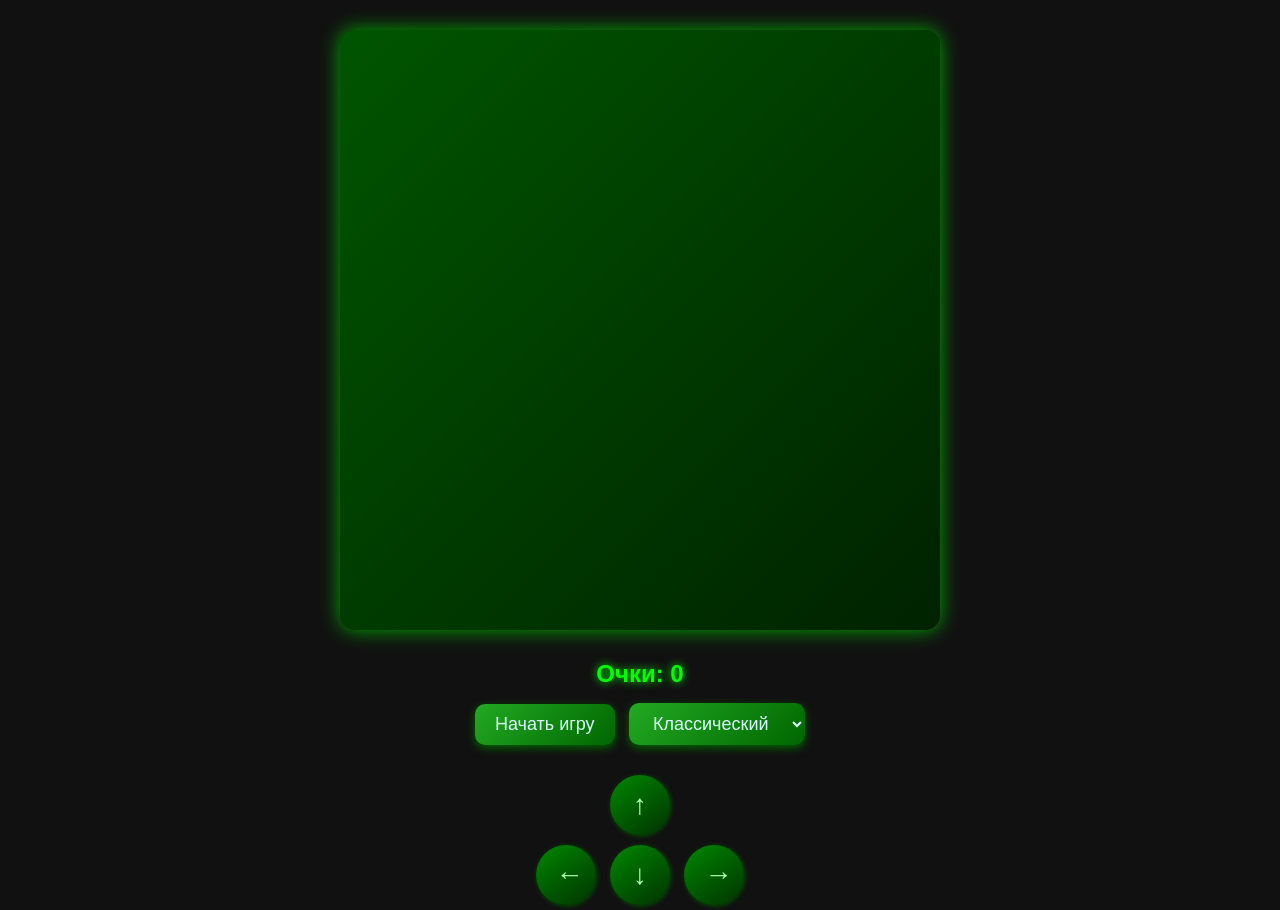
==== index.html @ 7392954c "Update index.html" ====
<!DOCTYPE html>
<html lang="ru">
<head>
<meta charset="UTF-8" />
<meta name="viewport" content="width=device-width, initial-scale=1" />
<title>Змейка — Обновлённый код для Telegram</title>
<script src="https://telegram.org/js/telegram-web-app.js"></script>
<style>
  body {
    margin: 0; padding: 0; background: #111; color: #eee;
    font-family: 'Segoe UI', Tahoma, Geneva, Verdana, sans-serif;
    user-select: none;
    touch-action: none; /* Отключаем стандартные жесты для лучшего сенсорного управления */
  }
  canvas {
    display: block;
    margin: 30px auto;
    background: linear-gradient(135deg, #050, #020);
    border-radius: 15px;
    box-shadow: 0 0 20px #0a0;
    touch-action: none; /* Предотвращаем зум и скролл на canvas */
  }
  #score {
    text-align: center;
    font-size: 24px;
    font-weight: 700;
    margin: 10px auto;
    color: #0f0;
    text-shadow: 0 0 8px #0f0;
  }
  #controls {
    text-align: center;
    margin: 10px auto;
  }
  button, select {
    font-size: 18px;
    margin: 5px;
    padding: 10px 20px;
    border-radius: 10px;
    border: none;
    background: linear-gradient(135deg, #2a2, #060);
    color: #dff;
    cursor: pointer;
    box-shadow: 0 3px 8px #060;
    transition: background 0.3s ease;
  }
  button:hover, select:hover {
    background: linear-gradient(135deg, #4d4, #090);
  }
  #mobile-controls {
    text-align: center;
    margin-top: 20px;
  }
  #mobile-controls button {
    font-size: 28px;
    width: 60px; height: 60px;
    margin: 5px;
    border-radius: 50%;
    background: linear-gradient(145deg, #080, #030);
    box-shadow: 1px 1px 5px #050;
    color: #afa;
  }
  #mobile-controls button:hover {
    background: linear-gradient(145deg, #0b0, #050);
    box-shadow: 2px 2px 8px #0b0;
  }
</style>
</head>
<body>

<canvas id="game" width="600" height="600"></canvas>
<div id="score">Очки: 0</div>

<div id="controls">
  <button id="startBtn">Начать игру</button>
  <select id="skinSelect">
    <option value="classic">Классический</option>
    <option value="green">Зелёный</option>
    <option value="rainbow">Радуга</option>
  </select>
</div>

<div id="mobile-controls">
  <button id="upBtn">↑</button><br/>
  <button id="leftBtn">←</button>
  <button id="downBtn">↓</button>
  <button id="rightBtn">→</button>
</div>

<script>
(() => {
  const tg = window.Telegram.WebApp;
  tg.ready();
  tg.expand(); // Разворачиваем приложение на весь экран в Telegram

  const canvas = document.getElementById('game');
  const ctx = canvas.getContext('2d');
  const box = 30;

  let snake = [];
  let direction = 'RIGHT';
  let food = {};
  let score = 0;
  let skin = 'classic';

  const animationSteps = 5;
  let animationProgress = 0;
  let prevPositions = [];

  const particles = [];

  // Адаптация для сенсорного ввода (свайпы на canvas)
  let touchStartX = 0;
  let touchStartY = 0;

  canvas.addEventListener('touchstart', (e) => {
    e.preventDefault();
    touchStartX = e.touches[0].clientX;
    touchStartY = e.touches[0].clientY;
  }, { passive: false });

  canvas.addEventListener('touchmove', (e) => {
    e.preventDefault();
  }, { passive: false });

  canvas.addEventListener('touchend', (e) => {
    e.preventDefault();
    const touchEndX = e.changedTouches[0].clientX;
    const touchEndY = e.changedTouches[0].clientY;
    const dx = touchEndX - touchStartX;
    const dy = touchEndY - touchStartY;
    const threshold = 30; // Минимальное расстояние для распознавания свайпа

    if (Math.abs(dx) > Math.abs(dy) && Math.abs(dx) > threshold) {
      if (dx > 0 && direction !== 'LEFT') direction = 'RIGHT';
      else if (dx < 0 && direction !== 'RIGHT') direction = 'LEFT';
    } else if (Math.abs(dy) > threshold) {
      if (dy > 0 && direction !== 'UP') direction = 'DOWN';
      else if (dy < 0 && direction !== 'DOWN') direction = 'UP';
    }
  }, { passive: false });

  function initGame() {
    snake = [
      {x: 9 * box, y: 10 * box},
      {x: 8 * box, y: 10 * box},
      {x: 7 * box, y: 10 * box}
    ];
    direction = 'RIGHT';
    score = 0;
    animationProgress = 0;
    prevPositions = snake.map(s => ({...s}));
    food = randomFood();
    updateScore();
  }

  function randomFood() {
    let x, y, collision;
    do {
      x = Math.floor(Math.random() * (canvas.width / box)) * box;
      y = Math.floor(Math.random() * (canvas.height / box)) * box;
      collision = snake.some(seg => seg.x === x && seg.y === y);
    } while (collision);
    return {x, y};
  }

  function updateScore() {
    document.getElementById('score').textContent = 'Очки: ' + score;
  }

  function handleKey(e) {
    if(e.key === 'ArrowLeft' && direction !== 'RIGHT') direction = 'LEFT';
    else if(e.key === 'ArrowRight' && direction !== 'LEFT') direction = 'RIGHT';
    else if(e.key === 'ArrowUp' && direction !== 'DOWN') direction = 'UP';
    else if(e.key === 'ArrowDown' && direction !== 'UP') direction = 'DOWN';
  }

  function moveSnake() {
    if(animationProgress < animationSteps) {
      animationProgress++;
    } else {
      animationProgress = 0;
      let head = {...snake[0]};
      switch(direction) {
        case 'LEFT': head.x -= box; break;
        case 'RIGHT': head.x += box; break;
        case 'UP': head.y -= box; break;
        case 'DOWN': head.y += box; break;
      }
      if(head.x < 0 || head.x >= canvas.width || head.y < 0 || head.y >= canvas.height) {
        gameOver();
        return false;
      }
      if(snake.some((seg,i) => i > 0 && seg.x === head.x && seg.y === head.y)) {
        gameOver();
        return false;
      }
      snake.unshift(head);

      if(head.x === food.x && head.y === food.y) {
        score++;
        updateScore();
        createParticles(food.x, food.y, '#ff4444');
        food = randomFood();
      } else {
        snake.pop();
      }
      prevPositions = snake.map(s => ({...s}));
    }
    return true;
  }

  function drawSnake() {
    for(let i=0; i < snake.length; i++) {
      const from = prevPositions[i] || snake[i];
      const to = snake[i];
      const lerpX = from.x + (to.x - from.x) * (animationProgress / animationSteps);
      const lerpY = from.y + (to.y - from.y) * (animationProgress / animationSteps);

      let color;
      if(skin === 'classic') {
        color = i === 0 ? '#0f0' : '#070';
      } else if(skin === 'green') {
        color = `hsl(${(i * 30) % 120 + 60}, 100%, 40%)`;
      } else if(skin === 'rainbow') {
        color = `hsl(${(i * 20) % 360}, 100%, 50%)`;
      }

      const grad = ctx.createLinearGradient(lerpX, lerpY, lerpX, lerpY + box);
      grad.addColorStop(0, color);
      grad.addColorStop(1, '#003300');
      ctx.fillStyle = grad;

      ctx.shadowColor = 'rgba(0, 0, 0, 0.7)';
      ctx.shadowBlur = 6;
      ctx.shadowOffsetX = 2;
      ctx.shadowOffsetY = 2;

      ctx.fillRect(lerpX, lerpY, box, box);

      ctx.shadowColor = 'transparent';
      ctx.strokeStyle = '#000';
      ctx.lineWidth = 1;
      ctx.strokeRect(lerpX, lerpY, box, box);
    }
  }

  let foodScale = 1;
  let foodScaleDirection = 1;

  function drawFood() {
    const {x, y} = food;

    foodScale += foodScaleDirection * 0.02;
    if(foodScale > 1.3) foodScaleDirection = -1;
    else if(foodScale < 1) foodScaleDirection = 1;

    ctx.save();
    ctx.translate(x + box/2, y + box/2);
    ctx.scale(foodScale, foodScale);
    ctx.translate(-box/2, -box/2);

    let grad = ctx.createRadialGradient(box/2, box/2, 2, box/2, box/2, box/2);
    grad.addColorStop(0, '#ff6666');
    grad.addColorStop(1, '#990000');
    ctx.fillStyle = grad;

    ctx.shadowColor = '#ff4444';
    ctx.shadowBlur = 8;
    ctx.shadowOffsetX = 0;
    ctx.shadowOffsetY = 0;

    ctx.beginPath();
    ctx.arc(box/2, box/2, box/2 - 2, 0, 2 * Math.PI);
    ctx.fill();

    ctx.restore();
  }

  function createParticles(x, y, color) {
    for(let i=0; i < 15; i++) {
      particles.push({
        x: x + box/2,
        y: y + box/2,
        vx: (Math.random() - 0.5) * 4,
        vy: (Math.random() - 0.5) * 4,
        life: 20 + Math.random()*10,
        color: color,
        size: 3 + Math.random()*3,
      });
    }
  }

  function drawParticles() {
    for(let i = particles.length - 1; i >= 0; i--) {
      const p = particles[i];
      ctx.fillStyle = p.color;
      ctx.beginPath();
      ctx.arc(p.x, p.y, p.size, 0, 2 * Math.PI);
      ctx.fill();

      p.x += p.vx;
      p.y += p.vy;
      p.life--;
      p.size *= 0.95;

      if(p.life <= 0 || p.size < 0.1) particles.splice(i, 1);
    }
  }

  function drawGame() {
    ctx.clearRect(0, 0, canvas.width, canvas.height);
    drawFood();
    drawSnake();
    drawParticles();
  }

  function gameOver() {
    tg.showAlert('Игра окончена! Очки: ' + score); // Используем Telegram API для алерта вместо стандартного
    initGame();
  }

  function mainLoop() {
    if(moveSnake()) {
      drawGame();
      requestAnimationFrame(mainLoop);
    }
  }

  document.getElementById('upBtn').onclick = () => { if(direction !== 'DOWN') direction = 'UP'; };
  document.getElementById('downBtn').onclick = () => { if(direction !== 'UP') direction = 'DOWN'; };
  document.getElementById('leftBtn').onclick = () => { if(direction !== 'RIGHT') direction = 'LEFT'; };
  document.getElementById('rightBtn').onclick = () => { if(direction !== 'LEFT') direction = 'RIGHT'; };

  window.addEventListener('keydown', handleKey);

  document.getElementById('startBtn').onclick = () => {
    skin = document.getElementById('skinSelect').value;
    initGame();
    mainLoop();
  };

  initGame();

})();
</script>

</body>
</html>
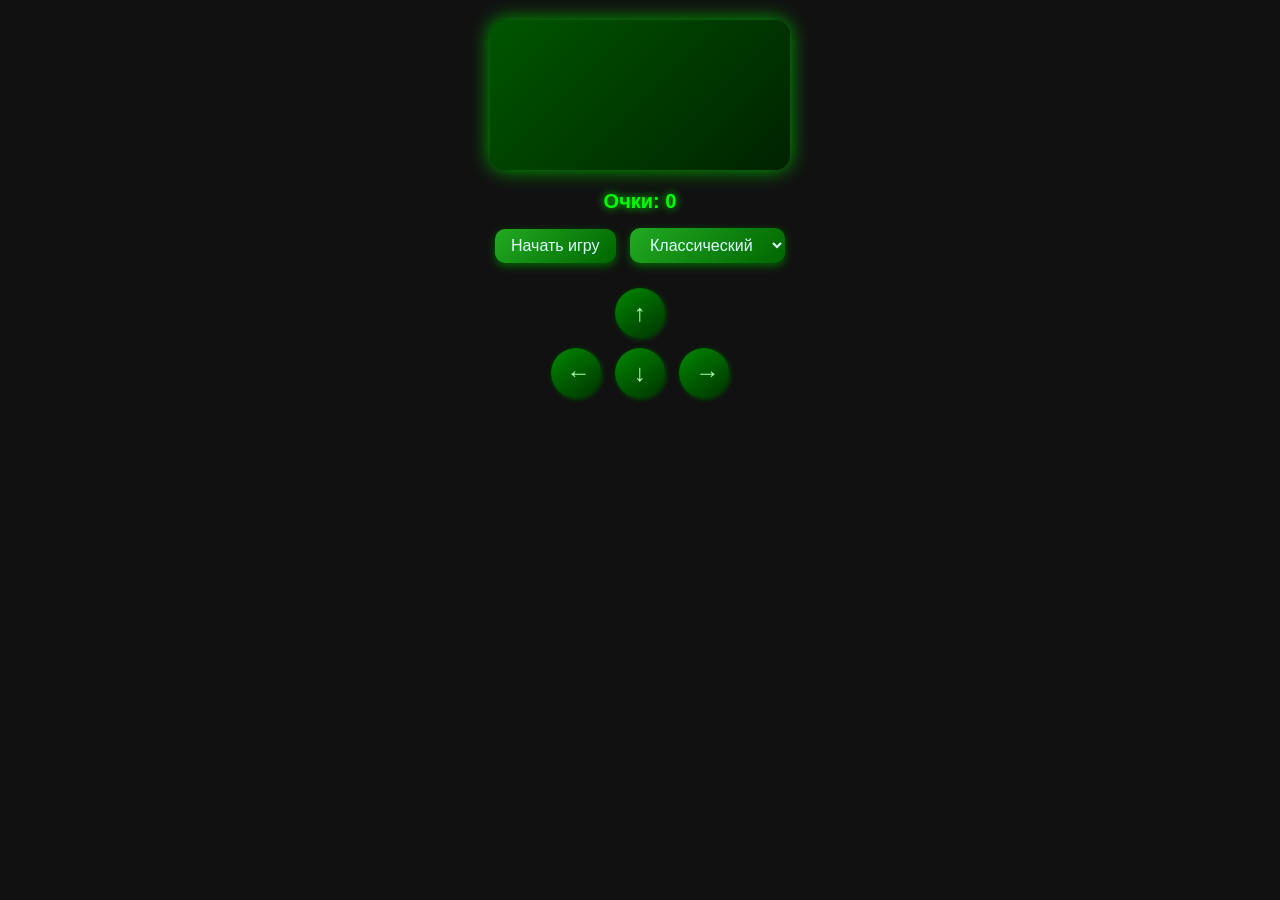
==== commit 9a56583a: "Update index.html" ====
--- a/index.html
+++ b/index.html
@@ -3,26 +3,28 @@
 <head>
 <meta charset="UTF-8" />
 <meta name="viewport" content="width=device-width, initial-scale=1" />
-<title>Змейка — Обновлённый код для Telegram</title>
+<title>Змейка — Оптимизировано для Telegram и мобильных</title>
 <script src="https://telegram.org/js/telegram-web-app.js"></script>
 <style>
   body {
     margin: 0; padding: 0; background: #111; color: #eee;
     font-family: 'Segoe UI', Tahoma, Geneva, Verdana, sans-serif;
     user-select: none;
-    touch-action: none; /* Отключаем стандартные жесты для лучшего сенсорного управления */
+    touch-action: none;
   }
   canvas {
     display: block;
-    margin: 30px auto;
+    margin: 20px auto;
     background: linear-gradient(135deg, #050, #020);
     border-radius: 15px;
     box-shadow: 0 0 20px #0a0;
-    touch-action: none; /* Предотвращаем зум и скролл на canvas */
+    touch-action: none;
+    max-width: 100%;
+    height: auto;
   }
   #score {
     text-align: center;
-    font-size: 24px;
+    font-size: 20px;
     font-weight: 700;
     margin: 10px auto;
     color: #0f0;
@@ -33,9 +35,9 @@
     margin: 10px auto;
   }
   button, select {
-    font-size: 18px;
+    font-size: 16px;
     margin: 5px;
-    padding: 10px 20px;
+    padding: 8px 16px;
     border-radius: 10px;
     border: none;
     background: linear-gradient(135deg, #2a2, #060);
@@ -49,11 +51,11 @@
   }
   #mobile-controls {
     text-align: center;
-    margin-top: 20px;
+    margin-top: 15px;
   }
   #mobile-controls button {
-    font-size: 28px;
-    width: 60px; height: 60px;
+    font-size: 24px;
+    width: 50px; height: 50px;
     margin: 5px;
     border-radius: 50%;
     background: linear-gradient(145deg, #080, #030);
@@ -68,7 +70,7 @@
 </head>
 <body>
 
-<canvas id="game" width="600" height="600"></canvas>
+<canvas id="game"></canvas>
 <div id="score">Очки: 0</div>
 
 <div id="controls">
@@ -91,11 +93,17 @@
 (() => {
   const tg = window.Telegram.WebApp;
   tg.ready();
-  tg.expand(); // Разворачиваем приложение на весь экран в Telegram
+  tg.expand();
 
   const canvas = document.getElementById('game');
   const ctx = canvas.getContext('2d');
-  const box = 30;
+  const box = 20; // Уменьшен размер блока для мобильных
+
+  // Адаптация размера canvas для мобильных устройств
+  const maxWidth = Math.min(window.innerWidth - 40, 400); // Ограничение по ширине с отступами
+  const gridSize = Math.floor(maxWidth / box) * box;
+  canvas.width = gridSize;
+  canvas.height = gridSize;
 
   let snake = [];
   let direction = 'RIGHT';
@@ -103,13 +111,13 @@
   let score = 0;
   let skin = 'classic';
 
-  const animationSteps = 5;
+  const animationSteps = 8; // Увеличено для более плавного движения на мобильных
   let animationProgress = 0;
   let prevPositions = [];
 
   const particles = [];
 
-  // Адаптация для сенсорного ввода (свайпы на canvas)
+  // Сенсорный ввод (свайпы на canvas)
   let touchStartX = 0;
   let touchStartY = 0;
 
@@ -129,7 +137,7 @@
     const touchEndY = e.changedTouches[0].clientY;
     const dx = touchEndX - touchStartX;
     const dy = touchEndY - touchStartY;
-    const threshold = 30; // Минимальное расстояние для распознавания свайпа
+    const threshold = 20; // Уменьшен порог для более чувствительных свайпов
 
     if (Math.abs(dx) > Math.abs(dy) && Math.abs(dx) > threshold) {
       if (dx > 0 && direction !== 'LEFT') direction = 'RIGHT';
@@ -142,9 +150,9 @@
 
   function initGame() {
     snake = [
-      {x: 9 * box, y: 10 * box},
-      {x: 8 * box, y: 10 * box},
-      {x: 7 * box, y: 10 * box}
+      {x: Math.floor(canvas.width / (2 * box)) * box, y: Math.floor(canvas.height / (2 * box)) * box},
+      {x: Math.floor(canvas.width / (2 * box) - 1) * box, y: Math.floor(canvas.height / (2 * box)) * box},
+      {x: Math.floor(canvas.width / (2 * box) - 2) * box, y: Math.floor(canvas.height / (2 * box)) * box}
     ];
     direction = 'RIGHT';
     score = 0;
@@ -251,9 +259,9 @@
   function drawFood() {
     const {x, y} = food;
 
-    foodScale += foodScaleDirection * 0.02;
-    if(foodScale > 1.3) foodScaleDirection = -1;
-    else if(foodScale < 1) foodScaleDirection = 1;
+    foodScale += foodScaleDirection * 0.015; // Замедлена анимация еды для мобильных
+    if(foodScale > 1.2) foodScaleDirection = -1;
+    else if(foodScale < 0.9) foodScaleDirection = 1;
 
     ctx.save();
     ctx.translate(x + box/2, y + box/2);
@@ -278,15 +286,15 @@
   }
 
   function createParticles(x, y, color) {
-    for(let i=0; i < 15; i++) {
+    for(let i=0; i < 10; i++) { // Уменьшено количество частиц для производительности
       particles.push({
         x: x + box/2,
         y: y + box/2,
-        vx: (Math.random() - 0.5) * 4,
-        vy: (Math.random() - 0.5) * 4,
-        life: 20 + Math.random()*10,
+        vx: (Math.random() - 0.5) * 3,
+        vy: (Math.random() - 0.5) * 3,
+        life: 15 + Math.random()*8,
         color: color,
-        size: 3 + Math.random()*3,
+        size: 2 + Math.random()*2,
       });
     }
   }
@@ -302,7 +310,7 @@
       p.x += p.vx;
       p.y += p.vy;
       p.life--;
-      p.size *= 0.95;
+      p.size *= 0.96;
 
       if(p.life <= 0 || p.size < 0.1) particles.splice(i, 1);
     }
@@ -316,7 +324,7 @@
   }
 
   function gameOver() {
-    tg.showAlert('Игра окончена! Очки: ' + score); // Используем Telegram API для алерта вместо стандартного
+    tg.showAlert('Игра окончена! Очки: ' + score);
     initGame();
   }
 
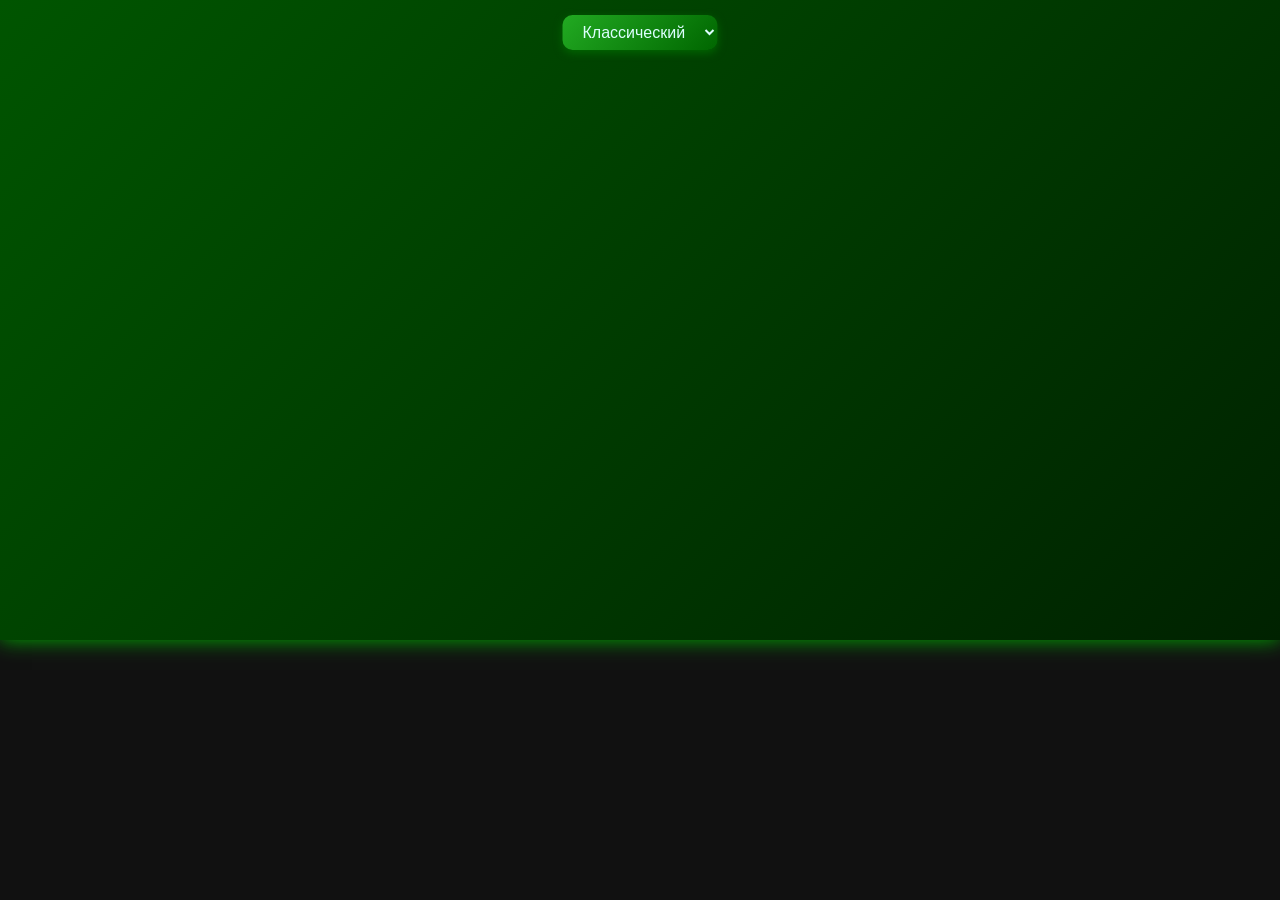
==== commit 250bcaa7: "Update index.html" ====
--- a/index.html
+++ b/index.html
@@ -14,27 +14,25 @@
   }
   canvas {
     display: block;
-    margin: 20px auto;
+    margin: 0 auto;
     background: linear-gradient(135deg, #050, #020);
-    border-radius: 15px;
+    border-radius: 0;
     box-shadow: 0 0 20px #0a0;
     touch-action: none;
     max-width: 100%;
+    max-height: 100vh;
+    width: 100%;
     height: auto;
-  }
-  #score {
-    text-align: center;
-    font-size: 20px;
-    font-weight: 700;
-    margin: 10px auto;
-    color: #0f0;
-    text-shadow: 0 0 8px #0f0;
   }
   #controls {
     text-align: center;
     margin: 10px auto;
-  }
-  button, select {
+    position: absolute;
+    top: 0;
+    left: 50%;
+    transform: translateX(-50%);
+  }
+  select {
     font-size: 16px;
     margin: 5px;
     padding: 8px 16px;
@@ -46,35 +44,16 @@
     box-shadow: 0 3px 8px #060;
     transition: background 0.3s ease;
   }
-  button:hover, select:hover {
+  select:hover {
     background: linear-gradient(135deg, #4d4, #090);
-  }
-  #mobile-controls {
-    text-align: center;
-    margin-top: 15px;
-  }
-  #mobile-controls button {
-    font-size: 24px;
-    width: 50px; height: 50px;
-    margin: 5px;
-    border-radius: 50%;
-    background: linear-gradient(145deg, #080, #030);
-    box-shadow: 1px 1px 5px #050;
-    color: #afa;
-  }
-  #mobile-controls button:hover {
-    background: linear-gradient(145deg, #0b0, #050);
-    box-shadow: 2px 2px 8px #0b0;
   }
 </style>
 </head>
 <body>
 
 <canvas id="game"></canvas>
-<div id="score">Очки: 0</div>
 
 <div id="controls">
-  <button id="startBtn">Начать игру</button>
   <select id="skinSelect">
     <option value="classic">Классический</option>
     <option value="green">Зелёный</option>
@@ -82,13 +61,6 @@
   </select>
 </div>
 
-<div id="mobile-controls">
-  <button id="upBtn">↑</button><br/>
-  <button id="leftBtn">←</button>
-  <button id="downBtn">↓</button>
-  <button id="rightBtn">→</button>
-</div>
-
 <script>
 (() => {
   const tg = window.Telegram.WebApp;
@@ -97,11 +69,11 @@
 
   const canvas = document.getElementById('game');
   const ctx = canvas.getContext('2d');
-  const box = 20; // Уменьшен размер блока для мобильных
-
-  // Адаптация размера canvas для мобильных устройств
-  const maxWidth = Math.min(window.innerWidth - 40, 400); // Ограничение по ширине с отступами
-  const gridSize = Math.floor(maxWidth / box) * box;
+  const box = 20;
+
+  // Адаптация размера canvas под экран устройства
+  const maxSize = Math.min(window.innerWidth, window.innerHeight - 40); // Учитываем место для skinSelect
+  const gridSize = Math.floor(maxSize / box) * box;
   canvas.width = gridSize;
   canvas.height = gridSize;
 
@@ -110,14 +82,15 @@
   let food = {};
   let score = 0;
   let skin = 'classic';
-
-  const animationSteps = 8; // Увеличено для более плавного движения на мобильных
+  let gameStarted = false;
+
+  const animationSteps = 8;
   let animationProgress = 0;
   let prevPositions = [];
 
   const particles = [];
 
-  // Сенсорный ввод (свайпы на canvas)
+  // Сенсорный ввод (свайпы и старт по тапу)
   let touchStartX = 0;
   let touchStartY = 0;
 
@@ -125,6 +98,12 @@
     e.preventDefault();
     touchStartX = e.touches[0].clientX;
     touchStartY = e.touches[0].clientY;
+    if (!gameStarted) {
+      gameStarted = true;
+      skin = document.getElementById('skinSelect').value;
+      initGame();
+      mainLoop();
+    }
   }, { passive: false });
 
   canvas.addEventListener('touchmove', (e) => {
@@ -133,11 +112,12 @@
 
   canvas.addEventListener('touchend', (e) => {
     e.preventDefault();
+    if (!gameStarted) return;
     const touchEndX = e.changedTouches[0].clientX;
     const touchEndY = e.changedTouches[0].clientY;
     const dx = touchEndX - touchStartX;
     const dy = touchEndY - touchStartY;
-    const threshold = 20; // Уменьшен порог для более чувствительных свайпов
+    const threshold = 20;
 
     if (Math.abs(dx) > Math.abs(dy) && Math.abs(dx) > threshold) {
       if (dx > 0 && direction !== 'LEFT') direction = 'RIGHT';
@@ -159,7 +139,6 @@
     animationProgress = 0;
     prevPositions = snake.map(s => ({...s}));
     food = randomFood();
-    updateScore();
   }
 
   function randomFood() {
@@ -172,19 +151,30 @@
     return {x, y};
   }
 
-  function updateScore() {
-    document.getElementById('score').textContent = 'Очки: ' + score;
+  function drawScore() {
+    ctx.font = '20px Segoe UI';
+    ctx.fillStyle = '#0f0';
+    ctx.textAlign = 'left';
+    ctx.textBaseline = 'top';
+    ctx.fillText('Очки: ' + score, 10, 10);
   }
 
   function handleKey(e) {
-    if(e.key === 'ArrowLeft' && direction !== 'RIGHT') direction = 'LEFT';
-    else if(e.key === 'ArrowRight' && direction !== 'LEFT') direction = 'RIGHT';
-    else if(e.key === 'ArrowUp' && direction !== 'DOWN') direction = 'UP';
-    else if(e.key === 'ArrowDown' && direction !== 'UP') direction = 'DOWN';
+    if (!gameStarted) {
+      gameStarted = true;
+      skin = document.getElementById('skinSelect').value;
+      initGame();
+      mainLoop();
+    }
+    if (e.key === 'ArrowLeft' && direction !== 'RIGHT') direction = 'LEFT';
+    else if (e.key === 'ArrowRight' && direction !== 'LEFT') direction = 'RIGHT';
+    else if (e.key === 'ArrowUp' && direction !== 'DOWN') direction = 'UP';
+    else if (e.key === 'ArrowDown' && direction !== 'UP') direction = 'DOWN';
   }
 
   function moveSnake() {
-    if(animationProgress < animationSteps) {
+    if (!gameStarted) return true;
+    if (animationProgress < animationSteps) {
       animationProgress++;
     } else {
       animationProgress = 0;
@@ -195,19 +185,18 @@
         case 'UP': head.y -= box; break;
         case 'DOWN': head.y += box; break;
       }
-      if(head.x < 0 || head.x >= canvas.width || head.y < 0 || head.y >= canvas.height) {
+      if (head.x < 0 || head.x >= canvas.width || head.y < 0 || head.y >= canvas.height) {
         gameOver();
         return false;
       }
-      if(snake.some((seg,i) => i > 0 && seg.x === head.x && seg.y === head.y)) {
+      if (snake.some((seg, i) => i > 0 && seg.x === head.x && seg.y === head.y)) {
         gameOver();
         return false;
       }
       snake.unshift(head);
 
-      if(head.x === food.x && head.y === food.y) {
+      if (head.x === food.x && head.y === food.y) {
         score++;
-        updateScore();
         createParticles(food.x, food.y, '#ff4444');
         food = randomFood();
       } else {
@@ -219,18 +208,18 @@
   }
 
   function drawSnake() {
-    for(let i=0; i < snake.length; i++) {
+    for (let i = 0; i < snake.length; i++) {
       const from = prevPositions[i] || snake[i];
       const to = snake[i];
       const lerpX = from.x + (to.x - from.x) * (animationProgress / animationSteps);
       const lerpY = from.y + (to.y - from.y) * (animationProgress / animationSteps);
 
       let color;
-      if(skin === 'classic') {
+      if (skin === 'classic') {
         color = i === 0 ? '#0f0' : '#070';
-      } else if(skin === 'green') {
+      } else if (skin === 'green') {
         color = `hsl(${(i * 30) % 120 + 60}, 100%, 40%)`;
-      } else if(skin === 'rainbow') {
+      } else if (skin === 'rainbow') {
         color = `hsl(${(i * 20) % 360}, 100%, 50%)`;
       }
 
@@ -259,9 +248,9 @@
   function drawFood() {
     const {x, y} = food;
 
-    foodScale += foodScaleDirection * 0.015; // Замедлена анимация еды для мобильных
-    if(foodScale > 1.2) foodScaleDirection = -1;
-    else if(foodScale < 0.9) foodScaleDirection = 1;
+    foodScale += foodScaleDirection * 0.015;
+    if (foodScale > 1.2) foodScaleDirection = -1;
+    else if (foodScale < 0.9) foodScaleDirection = 1;
 
     ctx.save();
     ctx.translate(x + box/2, y + box/2);
@@ -286,7 +275,7 @@
   }
 
   function createParticles(x, y, color) {
-    for(let i=0; i < 10; i++) { // Уменьшено количество частиц для производительности
+    for (let i = 0; i < 10; i++) {
       particles.push({
         x: x + box/2,
         y: y + box/2,
@@ -300,7 +289,7 @@
   }
 
   function drawParticles() {
-    for(let i = particles.length - 1; i >= 0; i--) {
+    for (let i = particles.length - 1; i >= 0; i--) {
       const p = particles[i];
       ctx.fillStyle = p.color;
       ctx.beginPath();
@@ -312,7 +301,7 @@
       p.life--;
       p.size *= 0.96;
 
-      if(p.life <= 0 || p.size < 0.1) particles.splice(i, 1);
+      if (p.life <= 0 || p.size < 0.1) particles.splice(i, 1);
     }
   }
 
@@ -321,32 +310,27 @@
     drawFood();
     drawSnake();
     drawParticles();
+    drawScore();
   }
 
   function gameOver() {
     tg.showAlert('Игра окончена! Очки: ' + score);
+    gameStarted = false;
     initGame();
   }
 
   function mainLoop() {
-    if(moveSnake()) {
+    if (moveSnake()) {
       drawGame();
       requestAnimationFrame(mainLoop);
     }
   }
 
-  document.getElementById('upBtn').onclick = () => { if(direction !== 'DOWN') direction = 'UP'; };
-  document.getElementById('downBtn').onclick = () => { if(direction !== 'UP') direction = 'DOWN'; };
-  document.getElementById('leftBtn').onclick = () => { if(direction !== 'RIGHT') direction = 'LEFT'; };
-  document.getElementById('rightBtn').onclick = () => { if(direction !== 'LEFT') direction = 'RIGHT'; };
-
   window.addEventListener('keydown', handleKey);
 
-  document.getElementById('startBtn').onclick = () => {
+  document.getElementById('skinSelect').addEventListener('change', () => {
     skin = document.getElementById('skinSelect').value;
-    initGame();
-    mainLoop();
-  };
+  });
 
   initGame();
 
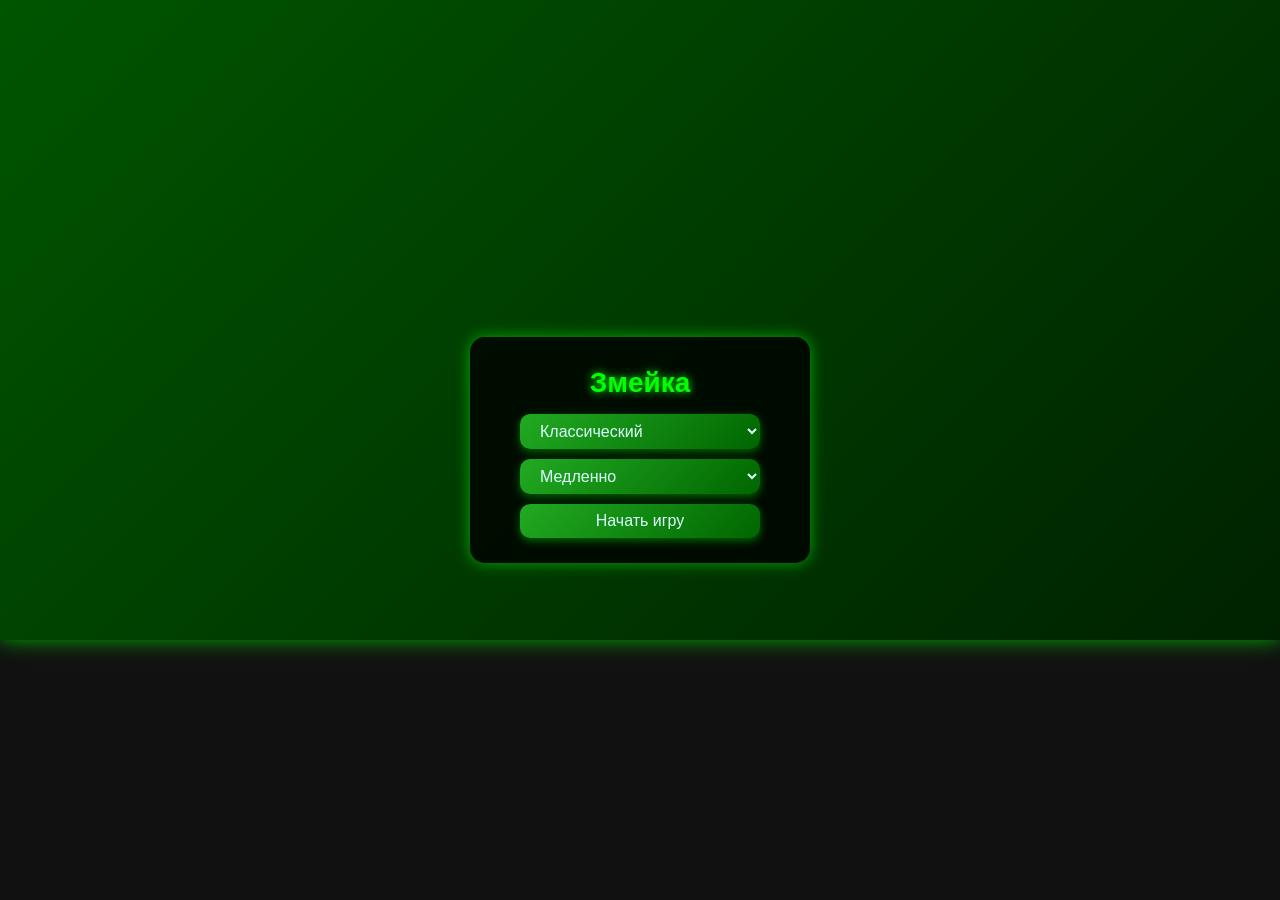
==== commit 9ef03359: "Update index.html" ====
--- a/index.html
+++ b/index.html
@@ -3,7 +3,7 @@
 <head>
 <meta charset="UTF-8" />
 <meta name="viewport" content="width=device-width, initial-scale=1" />
-<title>Змейка — Оптимизировано для Telegram и мобильных</title>
+<title>Змейка — Расширенная версия для Telegram</title>
 <script src="https://telegram.org/js/telegram-web-app.js"></script>
 <style>
   body {
@@ -16,7 +16,6 @@
     display: block;
     margin: 0 auto;
     background: linear-gradient(135deg, #050, #020);
-    border-radius: 0;
     box-shadow: 0 0 20px #0a0;
     touch-action: none;
     max-width: 100%;
@@ -24,15 +23,26 @@
     width: 100%;
     height: auto;
   }
-  #controls {
+  #menu, #game-over {
+    position: absolute;
+    top: 50%;
+    left: 50%;
+    transform: translate(-50%, -50%);
     text-align: center;
-    margin: 10px auto;
-    position: absolute;
-    top: 0;
-    left: 50%;
-    transform: translateX(-50%);
-  }
-  select {
+    background: rgba(0, 0, 0, 0.8);
+    padding: 20px;
+    border-radius: 15px;
+    box-shadow: 0 0 15px #0a0;
+    width: 80%;
+    max-width: 300px;
+  }
+  #menu h1, #game-over h1 {
+    font-size: 28px;
+    margin: 10px 0;
+    color: #0f0;
+    text-shadow: 0 0 8px #0f0;
+  }
+  select, button {
     font-size: 16px;
     margin: 5px;
     padding: 8px 16px;
@@ -43,8 +53,9 @@
     cursor: pointer;
     box-shadow: 0 3px 8px #060;
     transition: background 0.3s ease;
-  }
-  select:hover {
+    width: 80%;
+  }
+  select:hover, button:hover {
     background: linear-gradient(135deg, #4d4, #090);
   }
 </style>
@@ -53,12 +64,26 @@
 
 <canvas id="game"></canvas>
 
-<div id="controls">
+<div id="menu">
+  <h1>Змейка</h1>
   <select id="skinSelect">
     <option value="classic">Классический</option>
     <option value="green">Зелёный</option>
     <option value="rainbow">Радуга</option>
   </select>
+  <select id="speedSelect">
+    <option value="14">Медленно</option>
+    <option value="12">Нормально</option>
+    <option value="8">Быстро</option>
+  </select>
+  <button id="startBtn">Начать игру</button>
+</div>
+
+<div id="game-over" style="display: none;">
+  <h1>Игра окончена</h1>
+  <p id="finalScore">Очки: 0</p>
+  <p id="highScore">Рекорд: 0</p>
+  <button id="playAgainBtn">Играть снова</button>
 </div>
 
 <script>
@@ -71,8 +96,8 @@
   const ctx = canvas.getContext('2d');
   const box = 20;
 
-  // Адаптация размера canvas под экран устройства
-  const maxSize = Math.min(window.innerWidth, window.innerHeight - 40); // Учитываем место для skinSelect
+  // Адаптация размера canvas
+  const maxSize = Math.min(window.innerWidth, window.innerHeight);
   const gridSize = Math.floor(maxSize / box) * box;
   canvas.width = gridSize;
   canvas.height = gridSize;
@@ -81,29 +106,28 @@
   let direction = 'RIGHT';
   let food = {};
   let score = 0;
+  let highScore = localStorage.getItem('snakeHighScore') ? parseInt(localStorage.getItem('snakeHighScore')) : 0;
   let skin = 'classic';
-  let gameStarted = false;
-
-  const animationSteps = 8;
+  let animationSteps = 8;
   let animationProgress = 0;
   let prevPositions = [];
-
-  const particles = [];
-
-  // Сенсорный ввод (свайпы и старт по тапу)
+  let particles = [];
+  let gameStarted = false;
+  let gamePaused = false;
+
+  // Сенсорный ввод
   let touchStartX = 0;
   let touchStartY = 0;
 
   canvas.addEventListener('touchstart', (e) => {
     e.preventDefault();
+    if (gamePaused) {
+      gamePaused = false;
+      mainLoop();
+      return;
+    }
     touchStartX = e.touches[0].clientX;
     touchStartY = e.touches[0].clientY;
-    if (!gameStarted) {
-      gameStarted = true;
-      skin = document.getElementById('skinSelect').value;
-      initGame();
-      mainLoop();
-    }
   }, { passive: false });
 
   canvas.addEventListener('touchmove', (e) => {
@@ -112,7 +136,7 @@
 
   canvas.addEventListener('touchend', (e) => {
     e.preventDefault();
-    if (!gameStarted) return;
+    if (!gameStarted || gamePaused) return;
     const touchEndX = e.changedTouches[0].clientX;
     const touchEndY = e.changedTouches[0].clientY;
     const dx = touchEndX - touchStartX;
@@ -139,6 +163,9 @@
     animationProgress = 0;
     prevPositions = snake.map(s => ({...s}));
     food = randomFood();
+    gamePaused = false;
+    document.getElementById('menu').style.display = 'none';
+    document.getElementById('game-over').style.display = 'none';
   }
 
   function randomFood() {
@@ -157,15 +184,27 @@
     ctx.textAlign = 'left';
     ctx.textBaseline = 'top';
     ctx.fillText('Очки: ' + score, 10, 10);
+    ctx.fillText('Рекорд: ' + highScore, 10, 30);
+    if (gamePaused) {
+      ctx.font = '30px Segoe UI';
+      ctx.fillStyle = '#0f0';
+      ctx.textAlign = 'center';
+      ctx.textBaseline = 'middle';
+      ctx.fillText('Пауза (тап для продолжения)', canvas.width / 2, canvas.height / 2);
+    }
   }
 
   function handleKey(e) {
-    if (!gameStarted) {
-      gameStarted = true;
-      skin = document.getElementById('skinSelect').value;
-      initGame();
-      mainLoop();
-    }
+    if (e.key === ' ') {
+      if (gameStarted && !gamePaused) {
+        gamePaused = true;
+      } else if (gameStarted && gamePaused) {
+        gamePaused = false;
+        mainLoop();
+      }
+      return;
+    }
+    if (!gameStarted || gamePaused) return;
     if (e.key === 'ArrowLeft' && direction !== 'RIGHT') direction = 'LEFT';
     else if (e.key === 'ArrowRight' && direction !== 'LEFT') direction = 'RIGHT';
     else if (e.key === 'ArrowUp' && direction !== 'DOWN') direction = 'UP';
@@ -173,7 +212,7 @@
   }
 
   function moveSnake() {
-    if (!gameStarted) return true;
+    if (!gameStarted || gamePaused) return true;
     if (animationProgress < animationSteps) {
       animationProgress++;
     } else {
@@ -197,6 +236,10 @@
 
       if (head.x === food.x && head.y === food.y) {
         score++;
+        if (score > highScore) {
+          highScore = score;
+          localStorage.setItem('snakeHighScore', highScore);
+        }
         createParticles(food.x, food.y, '#ff4444');
         food = randomFood();
       } else {
@@ -314,9 +357,10 @@
   }
 
   function gameOver() {
-    tg.showAlert('Игра окончена! Очки: ' + score);
     gameStarted = false;
-    initGame();
+    document.getElementById('finalScore').textContent = 'Очки: ' + score;
+    document.getElementById('highScore').textContent = 'Рекорд: ' + highScore;
+    document.getElementById('game-over').style.display = 'block';
   }
 
   function mainLoop() {
@@ -326,14 +370,38 @@
     }
   }
 
-  window.addEventListener('keydown', handleKey);
+  // Инициализация меню и обработчики
+  document.getElementById('startBtn').addEventListener('click', () => {
+    skin = document.getElementById('skinSelect').value;
+    animationSteps = parseInt(document.getElementById('speedSelect').value);
+    gameStarted = true;
+    initGame();
+    mainLoop();
+  });
+
+  document.getElementById('playAgainBtn').addEventListener('click', () => {
+    skin = document.getElementById('skinSelect').value;
+    animationSteps = parseInt(document.getElementById('speedSelect').value);
+    gameStarted = true;
+    initGame();
+    mainLoop();
+  });
 
   document.getElementById('skinSelect').addEventListener('change', () => {
     skin = document.getElementById('skinSelect').value;
   });
 
+  document.getElementById('speedSelect').addEventListener('change', () => {
+    animationSteps = parseInt(document.getElementById('speedSelect').value);
+  });
+
+  window.addEventListener('keydown', handleKey);
+
+  // Показать меню при загрузке
+  document.getElementById('menu').style.display = 'block';
+  document.getElementById('game-over').style.display = 'none';
+
   initGame();
-
 })();
 </script>
 
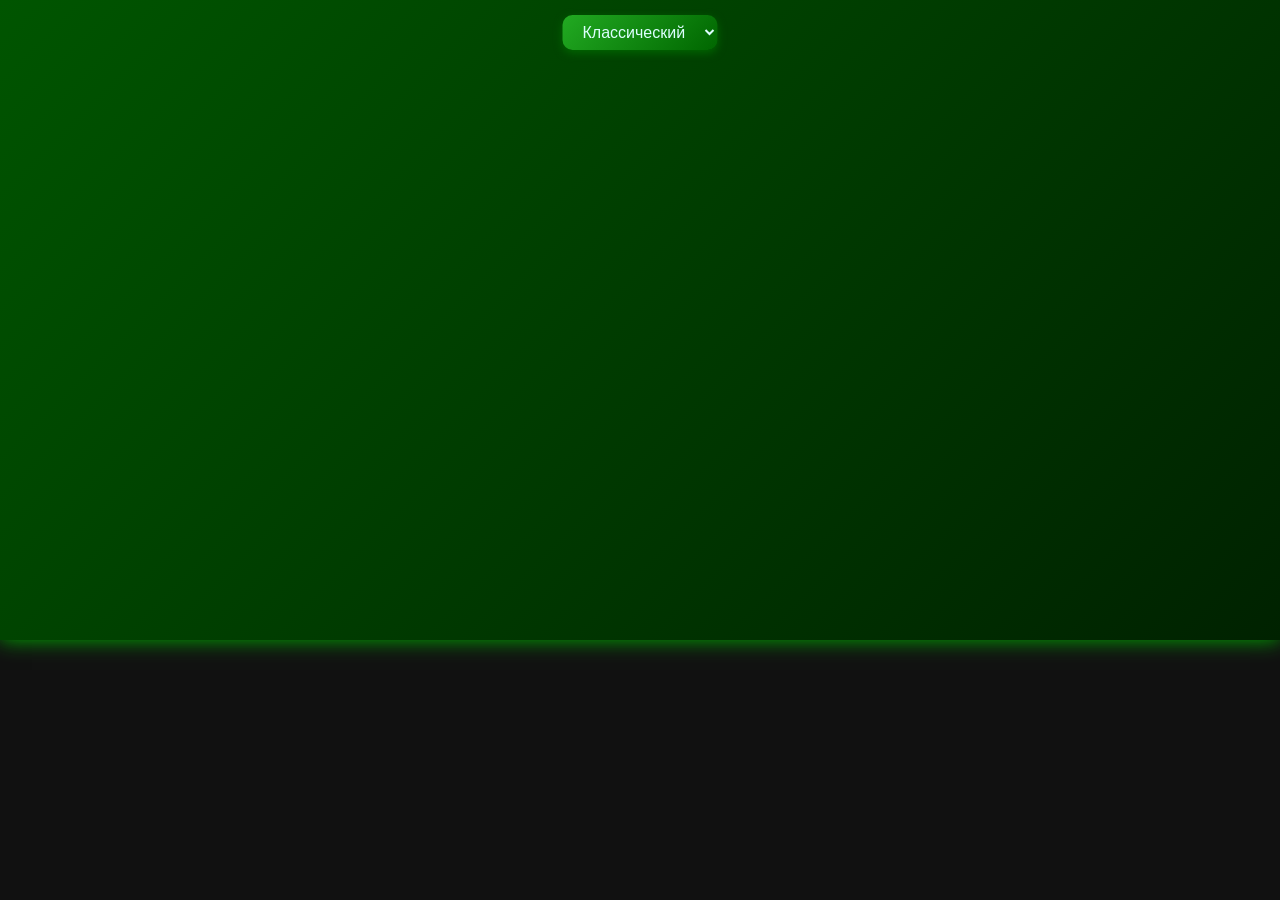
==== commit 5eb8abd7: "Update index.html" ====
--- a/index.html
+++ b/index.html
@@ -3,7 +3,7 @@
 <head>
 <meta charset="UTF-8" />
 <meta name="viewport" content="width=device-width, initial-scale=1" />
-<title>Змейка — Расширенная версия для Telegram</title>
+<title>Змейка — Оптимизировано для Telegram и мобильных</title>
 <script src="https://telegram.org/js/telegram-web-app.js"></script>
 <style>
   body {
@@ -16,6 +16,7 @@
     display: block;
     margin: 0 auto;
     background: linear-gradient(135deg, #050, #020);
+    border-radius: 0;
     box-shadow: 0 0 20px #0a0;
     touch-action: none;
     max-width: 100%;
@@ -23,26 +24,15 @@
     width: 100%;
     height: auto;
   }
-  #menu, #game-over {
+  #controls {
+    text-align: center;
+    margin: 10px auto;
     position: absolute;
-    top: 50%;
+    top: 0;
     left: 50%;
-    transform: translate(-50%, -50%);
-    text-align: center;
-    background: rgba(0, 0, 0, 0.8);
-    padding: 20px;
-    border-radius: 15px;
-    box-shadow: 0 0 15px #0a0;
-    width: 80%;
-    max-width: 300px;
-  }
-  #menu h1, #game-over h1 {
-    font-size: 28px;
-    margin: 10px 0;
-    color: #0f0;
-    text-shadow: 0 0 8px #0f0;
-  }
-  select, button {
+    transform: translateX(-50%);
+  }
+  select {
     font-size: 16px;
     margin: 5px;
     padding: 8px 16px;
@@ -53,9 +43,8 @@
     cursor: pointer;
     box-shadow: 0 3px 8px #060;
     transition: background 0.3s ease;
-    width: 80%;
-  }
-  select:hover, button:hover {
+  }
+  select:hover {
     background: linear-gradient(135deg, #4d4, #090);
   }
 </style>
@@ -64,26 +53,12 @@
 
 <canvas id="game"></canvas>
 
-<div id="menu">
-  <h1>Змейка</h1>
+<div id="controls">
   <select id="skinSelect">
     <option value="classic">Классический</option>
     <option value="green">Зелёный</option>
     <option value="rainbow">Радуга</option>
   </select>
-  <select id="speedSelect">
-    <option value="14">Медленно</option>
-    <option value="12">Нормально</option>
-    <option value="8">Быстро</option>
-  </select>
-  <button id="startBtn">Начать игру</button>
-</div>
-
-<div id="game-over" style="display: none;">
-  <h1>Игра окончена</h1>
-  <p id="finalScore">Очки: 0</p>
-  <p id="highScore">Рекорд: 0</p>
-  <button id="playAgainBtn">Играть снова</button>
 </div>
 
 <script>
@@ -96,8 +71,8 @@
   const ctx = canvas.getContext('2d');
   const box = 20;
 
-  // Адаптация размера canvas
-  const maxSize = Math.min(window.innerWidth, window.innerHeight);
+  // Адаптация размера canvas под экран устройства
+  const maxSize = Math.min(window.innerWidth, window.innerHeight - 40); // Учитываем место для skinSelect
   const gridSize = Math.floor(maxSize / box) * box;
   canvas.width = gridSize;
   canvas.height = gridSize;
@@ -106,28 +81,29 @@
   let direction = 'RIGHT';
   let food = {};
   let score = 0;
-  let highScore = localStorage.getItem('snakeHighScore') ? parseInt(localStorage.getItem('snakeHighScore')) : 0;
   let skin = 'classic';
-  let animationSteps = 8;
+  let gameStarted = false;
+
+  const animationSteps = 14;
   let animationProgress = 0;
   let prevPositions = [];
-  let particles = [];
-  let gameStarted = false;
-  let gamePaused = false;
-
-  // Сенсорный ввод
+
+  const particles = [];
+
+  // Сенсорный ввод (свайпы и старт по тапу)
   let touchStartX = 0;
   let touchStartY = 0;
 
   canvas.addEventListener('touchstart', (e) => {
     e.preventDefault();
-    if (gamePaused) {
-      gamePaused = false;
-      mainLoop();
-      return;
-    }
     touchStartX = e.touches[0].clientX;
     touchStartY = e.touches[0].clientY;
+    if (!gameStarted) {
+      gameStarted = true;
+      skin = document.getElementById('skinSelect').value;
+      initGame();
+      mainLoop();
+    }
   }, { passive: false });
 
   canvas.addEventListener('touchmove', (e) => {
@@ -136,7 +112,7 @@
 
   canvas.addEventListener('touchend', (e) => {
     e.preventDefault();
-    if (!gameStarted || gamePaused) return;
+    if (!gameStarted) return;
     const touchEndX = e.changedTouches[0].clientX;
     const touchEndY = e.changedTouches[0].clientY;
     const dx = touchEndX - touchStartX;
@@ -163,9 +139,6 @@
     animationProgress = 0;
     prevPositions = snake.map(s => ({...s}));
     food = randomFood();
-    gamePaused = false;
-    document.getElementById('menu').style.display = 'none';
-    document.getElementById('game-over').style.display = 'none';
   }
 
   function randomFood() {
@@ -184,27 +157,15 @@
     ctx.textAlign = 'left';
     ctx.textBaseline = 'top';
     ctx.fillText('Очки: ' + score, 10, 10);
-    ctx.fillText('Рекорд: ' + highScore, 10, 30);
-    if (gamePaused) {
-      ctx.font = '30px Segoe UI';
-      ctx.fillStyle = '#0f0';
-      ctx.textAlign = 'center';
-      ctx.textBaseline = 'middle';
-      ctx.fillText('Пауза (тап для продолжения)', canvas.width / 2, canvas.height / 2);
-    }
   }
 
   function handleKey(e) {
-    if (e.key === ' ') {
-      if (gameStarted && !gamePaused) {
-        gamePaused = true;
-      } else if (gameStarted && gamePaused) {
-        gamePaused = false;
-        mainLoop();
-      }
-      return;
-    }
-    if (!gameStarted || gamePaused) return;
+    if (!gameStarted) {
+      gameStarted = true;
+      skin = document.getElementById('skinSelect').value;
+      initGame();
+      mainLoop();
+    }
     if (e.key === 'ArrowLeft' && direction !== 'RIGHT') direction = 'LEFT';
     else if (e.key === 'ArrowRight' && direction !== 'LEFT') direction = 'RIGHT';
     else if (e.key === 'ArrowUp' && direction !== 'DOWN') direction = 'UP';
@@ -212,7 +173,7 @@
   }
 
   function moveSnake() {
-    if (!gameStarted || gamePaused) return true;
+    if (!gameStarted) return true;
     if (animationProgress < animationSteps) {
       animationProgress++;
     } else {
@@ -236,10 +197,6 @@
 
       if (head.x === food.x && head.y === food.y) {
         score++;
-        if (score > highScore) {
-          highScore = score;
-          localStorage.setItem('snakeHighScore', highScore);
-        }
         createParticles(food.x, food.y, '#ff4444');
         food = randomFood();
       } else {
@@ -357,10 +314,9 @@
   }
 
   function gameOver() {
+    tg.showAlert('Игра окончена! Очки: ' + score);
     gameStarted = false;
-    document.getElementById('finalScore').textContent = 'Очки: ' + score;
-    document.getElementById('highScore').textContent = 'Рекорд: ' + highScore;
-    document.getElementById('game-over').style.display = 'block';
+    initGame();
   }
 
   function mainLoop() {
@@ -370,38 +326,14 @@
     }
   }
 
-  // Инициализация меню и обработчики
-  document.getElementById('startBtn').addEventListener('click', () => {
-    skin = document.getElementById('skinSelect').value;
-    animationSteps = parseInt(document.getElementById('speedSelect').value);
-    gameStarted = true;
-    initGame();
-    mainLoop();
-  });
-
-  document.getElementById('playAgainBtn').addEventListener('click', () => {
-    skin = document.getElementById('skinSelect').value;
-    animationSteps = parseInt(document.getElementById('speedSelect').value);
-    gameStarted = true;
-    initGame();
-    mainLoop();
-  });
+  window.addEventListener('keydown', handleKey);
 
   document.getElementById('skinSelect').addEventListener('change', () => {
     skin = document.getElementById('skinSelect').value;
   });
 
-  document.getElementById('speedSelect').addEventListener('change', () => {
-    animationSteps = parseInt(document.getElementById('speedSelect').value);
-  });
-
-  window.addEventListener('keydown', handleKey);
-
-  // Показать меню при загрузке
-  document.getElementById('menu').style.display = 'block';
-  document.getElementById('game-over').style.display = 'none';
-
   initGame();
+
 })();
 </script>
 
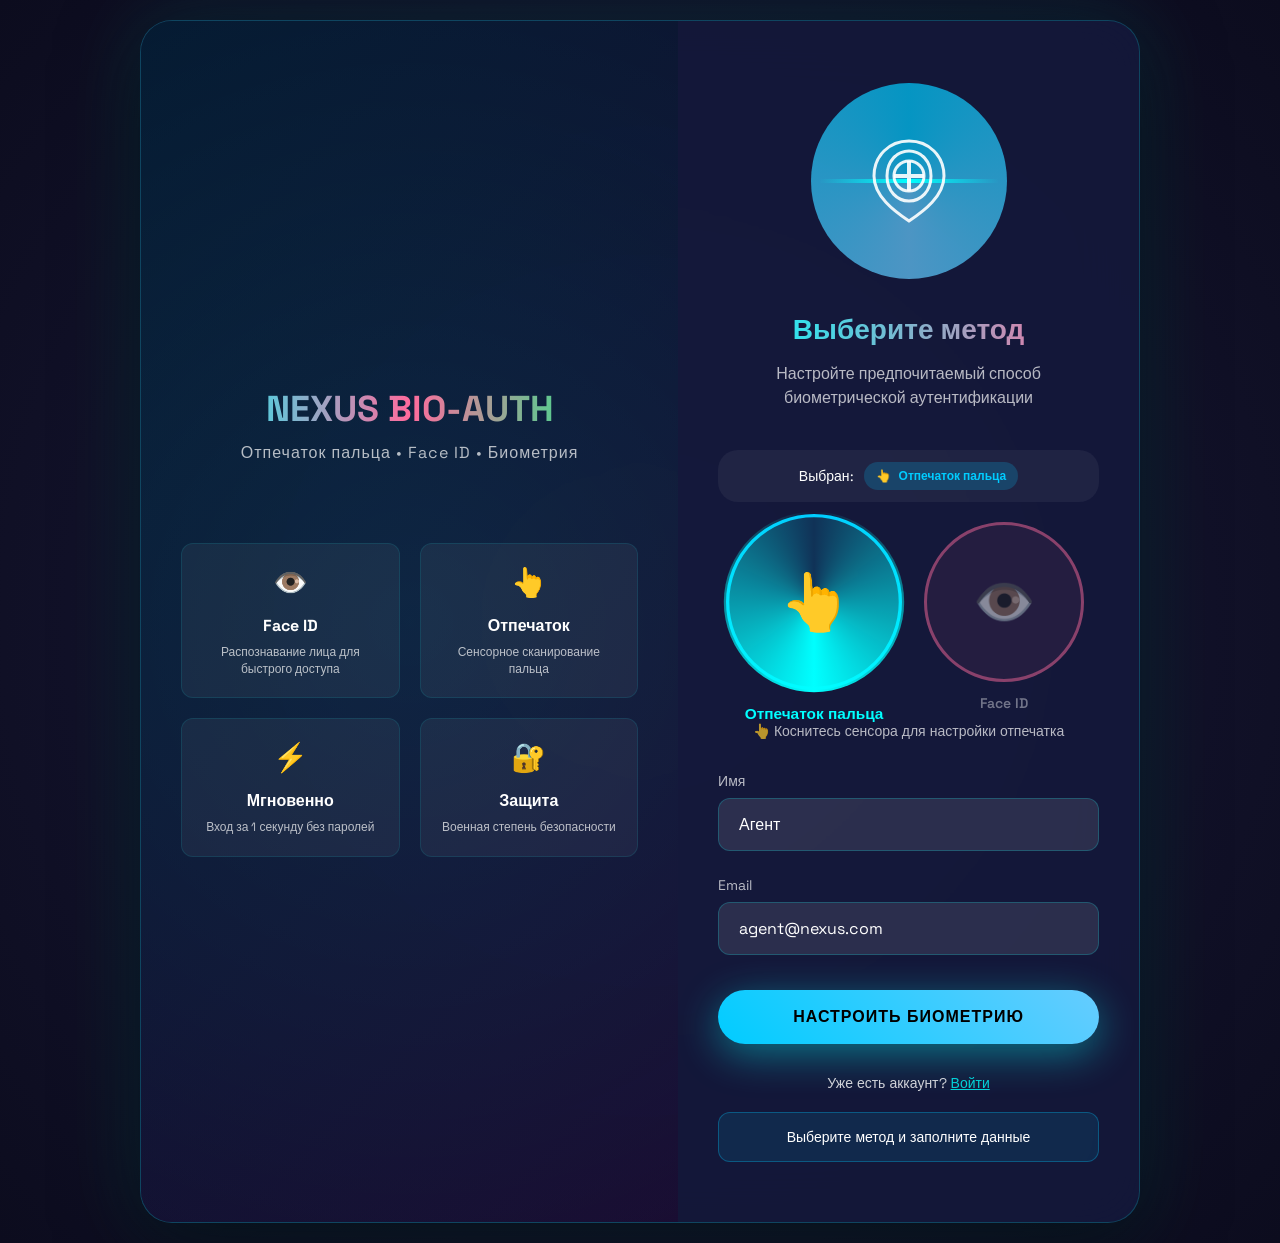
==== commit 5b029d1d: "Update index.html" ====
--- a/index.html
+++ b/index.html
@@ -1,341 +1,1364 @@
 <!DOCTYPE html>
 <html lang="ru">
 <head>
-<meta charset="UTF-8" />
-<meta name="viewport" content="width=device-width, initial-scale=1" />
-<title>Змейка — Оптимизировано для Telegram и мобильных</title>
-<script src="https://telegram.org/js/telegram-web-app.js"></script>
-<style>
-  body {
-    margin: 0; padding: 0; background: #111; color: #eee;
-    font-family: 'Segoe UI', Tahoma, Geneva, Verdana, sans-serif;
-    user-select: none;
-    touch-action: none;
-  }
-  canvas {
-    display: block;
-    margin: 0 auto;
-    background: linear-gradient(135deg, #050, #020);
-    border-radius: 0;
-    box-shadow: 0 0 20px #0a0;
-    touch-action: none;
-    max-width: 100%;
-    max-height: 100vh;
-    width: 100%;
-    height: auto;
-  }
-  #controls {
-    text-align: center;
-    margin: 10px auto;
-    position: absolute;
-    top: 0;
-    left: 50%;
-    transform: translateX(-50%);
-  }
-  select {
-    font-size: 16px;
-    margin: 5px;
-    padding: 8px 16px;
-    border-radius: 10px;
-    border: none;
-    background: linear-gradient(135deg, #2a2, #060);
-    color: #dff;
-    cursor: pointer;
-    box-shadow: 0 3px 8px #060;
-    transition: background 0.3s ease;
-  }
-  select:hover {
-    background: linear-gradient(135deg, #4d4, #090);
-  }
-</style>
+  <meta charset="UTF-8">
+  <meta name="viewport" content="width=device-width, initial-scale=1.0">
+  <title>Биометрическая система доступа - Face ID & Отпечаток</title>
+  <style>
+    @import url('https://fonts.googleapis.com/css2?family=Space+Grotesk:wght@300;400;500;600;700&display=swap');
+
+    :root {
+      --bg: #0c0c1e;
+      --card: rgba(20, 25, 60, 0.85);
+      --accent: #00ffff;
+      --success: #00ff88;
+      --warning: #ffaa00;
+      --error: #ff5555;
+      --face-id: #ff6b9d;
+      --fingerprint: #00ccff;
+      --text: #ffffff;
+      --text-secondary: rgba(255, 255, 255, 0.7);
+    }
+
+    * {
+      margin: 0;
+      padding: 0;
+      box-sizing: border-box;
+    }
+
+    body {
+      min-height: 100vh;
+      background: var(--bg);
+      font-family: 'Space Grotesk', sans-serif;
+      color: var(--text);
+      display: flex;
+      align-items: center;
+      justify-content: center;
+      background: radial-gradient(circle at 50% 50%, #1a1a3a 0%, #0c0c1e 100%);
+      padding: 20px;
+    }
+
+    .container {
+      width: 100%;
+      max-width: 1000px;
+      min-height: 700px;
+      display: flex;
+      background: var(--card);
+      backdrop-filter: blur(30px);
+      border-radius: 32px;
+      overflow: hidden;
+      border: 1px solid rgba(0, 255, 255, 0.2);
+      box-shadow: 
+        0 20px 80px rgba(0, 0, 0, 0.6),
+        0 0 80px rgba(0, 255, 255, 0.15);
+      animation: float 8s infinite ease-in-out;
+    }
+
+    @keyframes float {
+      0%, 100% { transform: translateY(0px); }
+      50% { transform: translateY(-10px); }
+    }
+
+    .left-panel {
+      flex: 1.2;
+      padding: 60px 40px;
+      background: linear-gradient(135deg, rgba(0, 20, 40, 0.7), rgba(30, 0, 40, 0.7));
+      display: flex;
+      flex-direction: column;
+      justify-content: center;
+      position: relative;
+      overflow: hidden;
+    }
+
+    .left-panel::before {
+      content: '';
+      position: absolute;
+      top: -50%;
+      left: -50%;
+      width: 200%;
+      height: 200%;
+      background: radial-gradient(circle, rgba(0, 255, 255, 0.1) 0%, transparent 70%);
+      animation: pulse 8s infinite alternate;
+    }
+
+    @keyframes pulse {
+      0% { transform: scale(0.8); opacity: 0.3; }
+      100% { transform: scale(1.2); opacity: 0.6; }
+    }
+
+    .right-panel {
+      flex: 1;
+      padding: 60px 40px;
+      display: flex;
+      flex-direction: column;
+      justify-content: center;
+      position: relative;
+    }
+
+    .form-container {
+      display: none;
+      flex-direction: column;
+      height: 100%;
+    }
+
+    .form-container.active {
+      display: flex;
+      animation: fadeIn 0.5s ease;
+    }
+
+    @keyframes fadeIn {
+      from { opacity: 0; transform: translateY(20px); }
+      to { opacity: 1; transform: translateY(0); }
+    }
+
+    .form-switch {
+      margin-top: 30px;
+      text-align: center;
+      font-size: 14px;
+      opacity: 0.8;
+    }
+
+    .switch-link {
+      color: var(--accent);
+      cursor: pointer;
+      text-decoration: underline;
+      transition: all 0.3s;
+    }
+
+    .switch-link:hover {
+      color: var(--success);
+    }
+
+    .logo {
+      text-align: center;
+      margin-bottom: 40px;
+      position: relative;
+      z-index: 1;
+    }
+
+    .logo h1 {
+      font-size: 36px;
+      margin-bottom: 10px;
+      background: linear-gradient(90deg, var(--accent), var(--face-id), var(--success));
+      -webkit-background-clip: text;
+      background-clip: text;
+      -webkit-text-fill-color: transparent;
+      animation: gradient 3s infinite alternate;
+    }
+
+    @keyframes gradient {
+      0% { background-position: 0% 50%; }
+      100% { background-position: 100% 50%; }
+    }
+
+    .logo p {
+      color: var(--text-secondary);
+      font-size: 16px;
+      letter-spacing: 1px;
+    }
+
+    /* Контейнеры для методов аутентификации */
+    .auth-methods {
+      display: flex;
+      justify-content: center;
+      gap: 30px;
+      margin-bottom: 40px;
+      flex-wrap: wrap;
+    }
+
+    .method-container {
+      width: 160px;
+      height: 160px;
+      position: relative;
+      cursor: pointer;
+      transition: all 0.4s;
+    }
+
+    .method-container:hover {
+      transform: scale(1.05);
+    }
+
+    .method-container.active {
+      transform: scale(1.1);
+    }
+
+    .method {
+      width: 100%;
+      height: 100%;
+      border-radius: 50%;
+      position: relative;
+      display: flex;
+      align-items: center;
+      justify-content: center;
+      transition: all 0.4s;
+    }
+
+    .method::before {
+      content: '';
+      position: absolute;
+      inset: -5px;
+      border-radius: 50%;
+      background: conic-gradient(from 0deg, transparent, var(--accent), transparent);
+      animation: rotate 4s linear infinite;
+      opacity: 0;
+      transition: opacity 0.4s;
+    }
+
+    .method.active::before {
+      opacity: 1;
+    }
+
+    .method-fingerprint {
+      background: rgba(0, 200, 255, 0.15);
+      border: 3px solid var(--fingerprint);
+    }
+
+    .method-faceid {
+      background: rgba(255, 107, 157, 0.15);
+      border: 3px solid var(--face-id);
+    }
+
+    .method-icon {
+      font-size: 50px;
+      z-index: 1;
+    }
+
+    .method-label {
+      position: absolute;
+      bottom: -30px;
+      left: 0;
+      right: 0;
+      text-align: center;
+      font-size: 14px;
+      font-weight: 600;
+      color: var(--text);
+      opacity: 0.8;
+    }
+
+    .method-container.active .method-label {
+      opacity: 1;
+      color: var(--accent);
+    }
+
+    .method-hint {
+      text-align: center;
+      margin-bottom: 30px;
+      color: var(--text-secondary);
+      font-size: 14px;
+      min-height: 20px;
+    }
+
+    /* Отображение текущего метода */
+    .current-method {
+      display: flex;
+      align-items: center;
+      justify-content: center;
+      gap: 10px;
+      margin-bottom: 20px;
+      padding: 12px 20px;
+      background: rgba(255, 255, 255, 0.05);
+      border-radius: 20px;
+      font-size: 14px;
+    }
+
+    .method-badge {
+      display: flex;
+      align-items: center;
+      gap: 8px;
+      padding: 6px 12px;
+      border-radius: 15px;
+      font-size: 12px;
+      font-weight: 600;
+    }
+
+    .badge-fingerprint {
+      background: rgba(0, 200, 255, 0.2);
+      color: var(--fingerprint);
+    }
+
+    .badge-faceid {
+      background: rgba(255, 107, 157, 0.2);
+      color: var(--face-id);
+    }
+
+    .auth-visual {
+      width: 200px;
+      height: 200px;
+      margin: 0 auto 30px;
+      position: relative;
+      display: flex;
+      align-items: center;
+      justify-content: center;
+    }
+
+    .face-scan {
+      width: 140px;
+      height: 140px;
+      border-radius: 50%;
+      position: relative;
+      overflow: hidden;
+      display: none;
+      align-items: center;
+      justify-content: center;
+    }
+
+    .face-scan.active {
+      display: flex;
+    }
+
+    .face-scan::before {
+      content: '';
+      position: absolute;
+      inset: -10px;
+      background: conic-gradient(from 0deg, var(--face-id), #ff99cc, var(--face-id));
+      border-radius: 50%;
+      animation: rotate 3s linear infinite;
+      opacity: 0.7;
+    }
+
+    .face-scan .face-icon {
+      font-size: 70px;
+      z-index: 1;
+      color: rgba(255, 255, 255, 0.9);
+    }
+
+    .face-overlay {
+      position: absolute;
+      width: 100%;
+      height: 100%;
+      background: linear-gradient(transparent 70%, rgba(255, 107, 157, 0.3));
+      animation: scan 2s infinite linear;
+      border-radius: 50%;
+    }
+
+    @keyframes scan {
+      0% { transform: translateY(-100%); }
+      100% { transform: translateY(100%); }
+    }
+
+    .fingerprint-scan {
+      width: 180px;
+      height: 180px;
+      border-radius: 50%;
+      position: relative;
+      display: none;
+      align-items: center;
+      justify-content: center;
+    }
+
+    .fingerprint-scan.active {
+      display: flex;
+    }
+
+    .fingerprint-scan::before {
+      content: '';
+      position: absolute;
+      inset: -8px;
+      background: conic-gradient(from 0deg, var(--fingerprint), #66ccff, var(--fingerprint));
+      border-radius: 50%;
+      animation: rotate 3s linear infinite;
+      opacity: 0.7;
+    }
+
+    .fingerprint-scan svg {
+      width: 100px;
+      height: 100px;
+      z-index: 1;
+      fill: none;
+      stroke: rgba(255, 255, 255, 0.9);
+      stroke-width: 3;
+    }
+
+    .scan-animation {
+      position: absolute;
+      width: 100%;
+      height: 4px;
+      background: linear-gradient(90deg, transparent, var(--accent), transparent);
+      animation: scan-line 1.5s infinite ease-in-out;
+      border-radius: 2px;
+    }
+
+    @keyframes scan-line {
+      0%, 100% { transform: translateY(-90px); opacity: 0.5; }
+      50% { transform: translateY(90px); opacity: 1; }
+    }
+
+    h2 {
+      font-size: 28px;
+      margin-bottom: 15px;
+      text-align: center;
+      background: linear-gradient(90deg, var(--accent), var(--face-id));
+      -webkit-background-clip: text;
+      background-clip: text;
+      -webkit-text-fill-color: transparent;
+    }
+
+    .subtitle {
+      color: var(--text-secondary);
+      text-align: center;
+      margin-bottom: 40px;
+      font-size: 16px;
+      line-height: 1.5;
+    }
+
+    .form-group {
+      margin-bottom: 25px;
+    }
+
+    label {
+      display: block;
+      margin-bottom: 8px;
+      color: var(--text-secondary);
+      font-size: 14px;
+    }
+
+    input[type="text"],
+    input[type="email"] {
+      width: 100%;
+      padding: 15px 20px;
+      background: rgba(255, 255, 255, 0.1);
+      border: 1px solid rgba(0, 255, 255, 0.2);
+      border-radius: 12px;
+      color: var(--text);
+      font-family: 'Space Grotesk', sans-serif;
+      font-size: 16px;
+      transition: all 0.3s;
+    }
+
+    input[type="text"]:focus,
+    input[type="email"]:focus {
+      outline: none;
+      border-color: var(--accent);
+      box-shadow: 0 0 0 3px rgba(0, 255, 255, 0.1);
+    }
+
+    .btn {
+      padding: 18px 40px;
+      background: linear-gradient(45deg, var(--accent), var(--face-id));
+      color: #000;
+      border: none;
+      border-radius: 60px;
+      font-size: 16px;
+      font-weight: 600;
+      cursor: pointer;
+      box-shadow: 0 10px 40px rgba(0, 255, 255, 0.4);
+      transition: all 0.3s;
+      text-transform: uppercase;
+      letter-spacing: 1px;
+      width: 100%;
+      margin-top: 10px;
+    }
+
+    .btn:hover {
+      transform: translateY(-2px);
+      box-shadow: 0 15px 50px rgba(0, 255, 255, 0.6);
+    }
+
+    .btn:active {
+      transform: scale(0.98);
+    }
+
+    .btn-secondary {
+      background: rgba(255, 255, 255, 0.1);
+      color: var(--text);
+      box-shadow: none;
+    }
+
+    .btn-secondary:hover {
+      background: rgba(255, 255, 255, 0.2);
+      transform: translateY(-2px);
+    }
+
+    .btn-faceid {
+      background: linear-gradient(45deg, var(--face-id), #ff99cc);
+    }
+
+    .btn-fingerprint {
+      background: linear-gradient(45deg, var(--fingerprint), #66ccff);
+    }
+
+    .status {
+      margin-top: 20px;
+      padding: 15px;
+      border-radius: 12px;
+      text-align: center;
+      font-size: 14px;
+      min-height: 50px;
+      display: flex;
+      align-items: center;
+      justify-content: center;
+    }
+
+    .status.info {
+      background: rgba(0, 200, 255, 0.1);
+      border: 1px solid rgba(0, 200, 255, 0.3);
+    }
+
+    .status.success {
+      background: rgba(0, 255, 136, 0.1);
+      border: 1px solid rgba(0, 255, 136, 0.3);
+    }
+
+    .status.error {
+      background: rgba(255, 85, 85, 0.1);
+      border: 1px solid rgba(255, 85, 85, 0.3);
+    }
+
+    .status.warning {
+      background: rgba(255, 170, 0, 0.1);
+      border: 1px solid rgba(255, 170, 0, 0.3);
+    }
+
+    .user-info {
+      background: rgba(255, 255, 255, 0.05);
+      padding: 20px;
+      border-radius: 12px;
+      margin-bottom: 30px;
+      border: 1px solid rgba(0, 255, 255, 0.1);
+      position: relative;
+      z-index: 1;
+    }
+
+    .user-info h3 {
+      color: var(--accent);
+      margin-bottom: 10px;
+      font-size: 18px;
+    }
+
+    .user-info p {
+      color: var(--text-secondary);
+      font-size: 14px;
+    }
+
+    .auth-method-info {
+      display: flex;
+      align-items: center;
+      gap: 10px;
+      margin-top: 10px;
+      padding-top: 10px;
+      border-top: 1px solid rgba(255, 255, 255, 0.1);
+    }
+
+    .features {
+      display: grid;
+      grid-template-columns: repeat(2, 1fr);
+      gap: 20px;
+      margin-top: 40px;
+      position: relative;
+      z-index: 1;
+    }
+
+    .feature {
+      text-align: center;
+      padding: 20px;
+      background: rgba(255, 255, 255, 0.05);
+      border-radius: 12px;
+      border: 1px solid rgba(0, 255, 255, 0.1);
+      transition: all 0.3s;
+    }
+
+    .feature:hover {
+      transform: translateY(-5px);
+      border-color: var(--accent);
+    }
+
+    .feature-icon {
+      font-size: 28px;
+      margin-bottom: 15px;
+      color: var(--accent);
+    }
+
+    .feature h4 {
+      margin-bottom: 8px;
+      font-size: 16px;
+    }
+
+    .feature p {
+      font-size: 12px;
+      color: var(--text-secondary);
+      line-height: 1.4;
+    }
+
+    .success-overlay {
+      position: fixed;
+      inset: 0;
+      background: linear-gradient(135deg, var(--success), var(--face-id));
+      display: none;
+      flex-direction: column;
+      align-items: center;
+      justify-content: center;
+      font-size: 48px;
+      font-weight: 900;
+      color: #000;
+      opacity: 0;
+      pointer-events: none;
+      transition: opacity 1s;
+      z-index: 1000;
+    }
+
+    .success-overlay.show {
+      display: flex;
+      opacity: 1;
+      pointer-events: all;
+    }
+
+    .success-overlay .message {
+      text-align: center;
+      line-height: 1.2;
+    }
+
+    .success-overlay .user-name {
+      font-size: 28px;
+      margin-top: 20px;
+      opacity: 0.8;
+    }
+
+    .success-overlay .auth-method {
+      font-size: 24px;
+      margin-top: 10px;
+      opacity: 0.7;
+    }
+
+    /* Анимация для Face ID */
+    @keyframes face-id-scan {
+      0% { box-shadow: 0 0 0 0 rgba(255, 107, 157, 0.7); }
+      70% { box-shadow: 0 0 0 20px rgba(255, 107, 157, 0); }
+      100% { box-shadow: 0 0 0 0 rgba(255, 107, 157, 0); }
+    }
+
+    .face-scan.scanning {
+      animation: face-id-scan 2s infinite;
+    }
+
+    @media (max-width: 900px) {
+      .container {
+        flex-direction: column;
+        max-width: 500px;
+      }
+      
+      .left-panel {
+        padding: 40px 30px;
+      }
+      
+      .right-panel {
+        padding: 40px 30px;
+      }
+      
+      .auth-methods {
+        flex-direction: column;
+        align-items: center;
+      }
+      
+      .method-container {
+        width: 140px;
+        height: 140px;
+      }
+      
+      .features {
+        grid-template-columns: 1fr;
+      }
+    }
+  </style>
 </head>
 <body>
 
-<canvas id="game"></canvas>
-
-<div id="controls">
-  <select id="skinSelect">
-    <option value="classic">Классический</option>
-    <option value="green">Зелёный</option>
-    <option value="rainbow">Радуга</option>
-  </select>
-</div>
-
-<script>
-(() => {
-  const tg = window.Telegram.WebApp;
-  tg.ready();
-  tg.expand();
-
-  const canvas = document.getElementById('game');
-  const ctx = canvas.getContext('2d');
-  const box = 20;
-
-  // Адаптация размера canvas под экран устройства
-  const maxSize = Math.min(window.innerWidth, window.innerHeight - 40); // Учитываем место для skinSelect
-  const gridSize = Math.floor(maxSize / box) * box;
-  canvas.width = gridSize;
-  canvas.height = gridSize;
-
-  let snake = [];
-  let direction = 'RIGHT';
-  let food = {};
-  let score = 0;
-  let skin = 'classic';
-  let gameStarted = false;
-
-  const animationSteps = 14;
-  let animationProgress = 0;
-  let prevPositions = [];
-
-  const particles = [];
-
-  // Сенсорный ввод (свайпы и старт по тапу)
-  let touchStartX = 0;
-  let touchStartY = 0;
-
-  canvas.addEventListener('touchstart', (e) => {
-    e.preventDefault();
-    touchStartX = e.touches[0].clientX;
-    touchStartY = e.touches[0].clientY;
-    if (!gameStarted) {
-      gameStarted = true;
-      skin = document.getElementById('skinSelect').value;
-      initGame();
-      mainLoop();
-    }
-  }, { passive: false });
-
-  canvas.addEventListener('touchmove', (e) => {
-    e.preventDefault();
-  }, { passive: false });
-
-  canvas.addEventListener('touchend', (e) => {
-    e.preventDefault();
-    if (!gameStarted) return;
-    const touchEndX = e.changedTouches[0].clientX;
-    const touchEndY = e.changedTouches[0].clientY;
-    const dx = touchEndX - touchStartX;
-    const dy = touchEndY - touchStartY;
-    const threshold = 20;
-
-    if (Math.abs(dx) > Math.abs(dy) && Math.abs(dx) > threshold) {
-      if (dx > 0 && direction !== 'LEFT') direction = 'RIGHT';
-      else if (dx < 0 && direction !== 'RIGHT') direction = 'LEFT';
-    } else if (Math.abs(dy) > threshold) {
-      if (dy > 0 && direction !== 'UP') direction = 'DOWN';
-      else if (dy < 0 && direction !== 'DOWN') direction = 'UP';
-    }
-  }, { passive: false });
-
-  function initGame() {
-    snake = [
-      {x: Math.floor(canvas.width / (2 * box)) * box, y: Math.floor(canvas.height / (2 * box)) * box},
-      {x: Math.floor(canvas.width / (2 * box) - 1) * box, y: Math.floor(canvas.height / (2 * box)) * box},
-      {x: Math.floor(canvas.width / (2 * box) - 2) * box, y: Math.floor(canvas.height / (2 * box)) * box}
-    ];
-    direction = 'RIGHT';
-    score = 0;
-    animationProgress = 0;
-    prevPositions = snake.map(s => ({...s}));
-    food = randomFood();
-  }
-
-  function randomFood() {
-    let x, y, collision;
-    do {
-      x = Math.floor(Math.random() * (canvas.width / box)) * box;
-      y = Math.floor(Math.random() * (canvas.height / box)) * box;
-      collision = snake.some(seg => seg.x === x && seg.y === y);
-    } while (collision);
-    return {x, y};
-  }
-
-  function drawScore() {
-    ctx.font = '20px Segoe UI';
-    ctx.fillStyle = '#0f0';
-    ctx.textAlign = 'left';
-    ctx.textBaseline = 'top';
-    ctx.fillText('Очки: ' + score, 10, 10);
-  }
-
-  function handleKey(e) {
-    if (!gameStarted) {
-      gameStarted = true;
-      skin = document.getElementById('skinSelect').value;
-      initGame();
-      mainLoop();
-    }
-    if (e.key === 'ArrowLeft' && direction !== 'RIGHT') direction = 'LEFT';
-    else if (e.key === 'ArrowRight' && direction !== 'LEFT') direction = 'RIGHT';
-    else if (e.key === 'ArrowUp' && direction !== 'DOWN') direction = 'UP';
-    else if (e.key === 'ArrowDown' && direction !== 'UP') direction = 'DOWN';
-  }
-
-  function moveSnake() {
-    if (!gameStarted) return true;
-    if (animationProgress < animationSteps) {
-      animationProgress++;
-    } else {
-      animationProgress = 0;
-      let head = {...snake[0]};
-      switch(direction) {
-        case 'LEFT': head.x -= box; break;
-        case 'RIGHT': head.x += box; break;
-        case 'UP': head.y -= box; break;
-        case 'DOWN': head.y += box; break;
-      }
-      if (head.x < 0 || head.x >= canvas.width || head.y < 0 || head.y >= canvas.height) {
-        gameOver();
+  <div class="container">
+    <!-- Левая панель (информация) -->
+    <div class="left-panel">
+      <div class="logo">
+        <h1>NEXUS BIO-AUTH</h1>
+        <p>Отпечаток пальца • Face ID • Биометрия</p>
+      </div>
+      
+      <div class="user-info" id="userInfo" style="display: none;">
+        <h3>Зарегистрированный пользователь</h3>
+        <p id="userEmail">user@example.com</p>
+        <div class="auth-method-info" id="authMethodInfo">
+          <span class="method-badge badge-fingerprint" id="registeredMethod">
+            <span>🔒</span> Отпечаток пальца
+          </span>
+        </div>
+      </div>
+      
+      <div class="features">
+        <div class="feature">
+          <div class="feature-icon">👁️</div>
+          <h4>Face ID</h4>
+          <p>Распознавание лица для быстрого доступа</p>
+        </div>
+        <div class="feature">
+          <div class="feature-icon">👆</div>
+          <h4>Отпечаток</h4>
+          <p>Сенсорное сканирование пальца</p>
+        </div>
+        <div class="feature">
+          <div class="feature-icon">⚡</div>
+          <h4>Мгновенно</h4>
+          <p>Вход за 1 секунду без паролей</p>
+        </div>
+        <div class="feature">
+          <div class="feature-icon">🔐</div>
+          <h4>Защита</h4>
+          <p>Военная степень безопасности</p>
+        </div>
+      </div>
+    </div>
+
+    <!-- Правая панель (формы) -->
+    <div class="right-panel">
+      <!-- Форма регистрации -->
+      <div class="form-container active" id="registerForm">
+        <div class="auth-visual" id="registerVisual">
+          <div class="face-scan" id="registerFaceScan">
+            <div class="face-icon">👁️</div>
+            <div class="face-overlay"></div>
+          </div>
+          <div class="fingerprint-scan active" id="registerFingerprintScan">
+            <svg viewBox="0 0 100 100">
+              <path d="M50,10 
+                C30,10 15,25 15,45 
+                C15,65 35,80 50,90 
+                C65,80 85,65 85,45 
+                C85,25 70,10 50,10 
+                M50,20 
+                C62,20 72,30 72,45 
+                C72,60 62,70 50,70 
+                C38,70 28,60 28,45 
+                C28,30 38,20 50,20"/>
+              <circle cx="50" cy="45" r="15"/>
+              <path d="M50,30 v30 M35,45 h30" stroke-width="4"/>
+            </svg>
+            <div class="scan-animation"></div>
+          </div>
+        </div>
+
+        <h2>Выберите метод</h2>
+        <p class="subtitle">Настройте предпочитаемый способ биометрической аутентификации</p>
+        
+        <div class="current-method">
+          <span>Выбран:</span>
+          <div class="method-badge badge-fingerprint" id="currentMethodBadge">
+            <span>👆</span> Отпечаток пальца
+          </div>
+        </div>
+
+        <div class="auth-methods">
+          <div class="method-container active" onclick="selectMethod('fingerprint')">
+            <div class="method method-fingerprint active">
+              <div class="method-icon">👆</div>
+            </div>
+            <div class="method-label">Отпечаток пальца</div>
+          </div>
+          
+          <div class="method-container" onclick="selectMethod('faceid')">
+            <div class="method method-faceid">
+              <div class="method-icon">👁️</div>
+            </div>
+            <div class="method-label">Face ID</div>
+          </div>
+        </div>
+
+        <div class="method-hint" id="methodHint">
+          👆 Коснитесь сенсора для настройки отпечатка
+        </div>
+
+        <div class="form-group">
+          <label for="regName">Имя</label>
+          <input type="text" id="regName" placeholder="Ваше имя" value="Агент">
+        </div>
+
+        <div class="form-group">
+          <label for="regEmail">Email</label>
+          <input type="email" id="regEmail" placeholder="email@example.com" value="agent@nexus.com">
+        </div>
+
+        <button class="btn btn-fingerprint" id="registerBtn">
+          НАСТРОИТЬ БИОМЕТРИЮ
+        </button>
+        
+        <div class="form-switch">
+          Уже есть аккаунт? <span class="switch-link" onclick="showLoginForm()">Войти</span>
+        </div>
+        
+        <div class="status info" id="registerStatus">
+          Выберите метод и заполните данные
+        </div>
+      </div>
+
+      <!-- Форма входа -->
+      <div class="form-container" id="loginForm">
+        <div class="auth-visual" id="loginVisual">
+          <div class="face-scan" id="loginFaceScan">
+            <div class="face-icon">👁️</div>
+            <div class="face-overlay"></div>
+          </div>
+          <div class="fingerprint-scan active" id="loginFingerprintScan">
+            <svg viewBox="0 0 100 100">
+              <path d="M50,10 
+                C30,10 15,25 15,45 
+                C15,65 35,80 50,90 
+                C65,80 85,65 85,45 
+                C85,25 70,10 50,10 
+                M50,20 
+                C62,20 72,30 72,45 
+                C72,60 62,70 50,70 
+                C38,70 28,60 28,45 
+                C28,30 38,20 50,20"/>
+              <circle cx="50" cy="45" r="15"/>
+              <path d="M50,30 v30 M35,45 h30" stroke-width="4"/>
+            </svg>
+            <div class="scan-animation"></div>
+          </div>
+        </div>
+
+        <h2>Войти с помощью</h2>
+        <p class="subtitle">Используйте настроенный метод аутентификации</p>
+        
+        <div class="current-method">
+          <span>Метод входа:</span>
+          <div class="method-badge badge-fingerprint" id="loginMethodBadge">
+            <span>👆</span> Отпечаток пальца
+          </div>
+        </div>
+
+        <div class="auth-methods">
+          <div class="method-container active" onclick="selectLoginMethod('fingerprint')">
+            <div class="method method-fingerprint active">
+              <div class="method-icon">👆</div>
+            </div>
+            <div class="method-label">Отпечаток</div>
+          </div>
+          
+          <div class="method-container" onclick="selectLoginMethod('faceid')">
+            <div class="method method-faceid">
+              <div class="method-icon">👁️</div>
+            </div>
+            <div class="method-label">Face ID</div>
+          </div>
+        </div>
+
+        <div class="method-hint" id="loginMethodHint">
+          👆 Коснитесь сенсора для входа
+        </div>
+
+        <button class="btn btn-fingerprint" onclick="login()">
+          ВОЙТИ С ПОМОЩЬЮ ОТПЕЧАТКА
+        </button>
+        <button class="btn btn-secondary" onclick="showRegisterForm()">
+          ЗАРЕГИСТРИРОВАТЬ НОВОГО ПОЛЬЗОВАТЕЛЯ
+        </button>
+        
+        <div class="status info" id="loginStatus">
+          Выберите метод и войдите в систему
+        </div>
+      </div>
+    </div>
+  </div>
+
+  <!-- Оверлей успеха -->
+  <div class="success-overlay" id="successOverlay">
+    <div class="message">
+      ДОСТУП РАЗРЕШЁН
+      <div class="user-name" id="welcomeName">С возвращением!</div>
+      <div class="auth-method" id="successAuthMethod">
+        👆 Отпечаток пальца
+      </div>
+    </div>
+  </div>
+
+  <script>
+    // Элементы DOM
+    const registerForm = document.getElementById('registerForm');
+    const loginForm = document.getElementById('loginForm');
+    const registerStatus = document.getElementById('registerStatus');
+    const loginStatus = document.getElementById('loginStatus');
+    const successOverlay = document.getElementById('successOverlay');
+    const userInfo = document.getElementById('userInfo');
+    const userEmail = document.getElementById('userEmail');
+    const welcomeName = document.getElementById('welcomeName');
+    const registerBtn = document.getElementById('registerBtn');
+    const currentMethodBadge = document.getElementById('currentMethodBadge');
+    const loginMethodBadge = document.getElementById('loginMethodBadge');
+    const methodHint = document.getElementById('methodHint');
+    const loginMethodHint = document.getElementById('loginMethodHint');
+    const successAuthMethod = document.getElementById('successAuthMethod');
+    const registeredMethod = document.getElementById('registeredMethod');
+    
+    // Визуализация
+    const registerFaceScan = document.getElementById('registerFaceScan');
+    const registerFingerprintScan = document.getElementById('registerFingerprintScan');
+    const loginFaceScan = document.getElementById('loginFaceScan');
+    const loginFingerprintScan = document.getElementById('loginFingerprintScan');
+    
+    // Текущие настройки
+    let selectedMethod = 'fingerprint'; // 'fingerprint' или 'faceid'
+    let currentLoginMethod = 'fingerprint';
+
+    // Проверка поддержки WebAuthn
+    function checkWebAuthnSupport() {
+      if (!window.PublicKeyCredential) {
+        showError(registerStatus, "Ваш браузер не поддерживает биометрическую аутентификацию");
+        showError(loginStatus, "Ваш браузер не поддерживает биометрическую аутентификацию");
         return false;
       }
-      if (snake.some((seg, i) => i > 0 && seg.x === head.x && seg.y === head.y)) {
-        gameOver();
+      return true;
+    }
+
+    // Проверка доступности Face ID (Touch ID)
+    async function checkFaceIDSupport() {
+      if (!window.PublicKeyCredential) return false;
+      
+      try {
+        const available = await PublicKeyCredential.isUserVerifyingPlatformAuthenticatorAvailable();
+        return available;
+      } catch (error) {
+        console.log('Face ID/Touch ID не доступен:', error);
         return false;
       }
-      snake.unshift(head);
-
-      if (head.x === food.x && head.y === food.y) {
-        score++;
-        createParticles(food.x, food.y, '#ff4444');
-        food = randomFood();
+    }
+
+    // Выбор метода для регистрации
+    function selectMethod(method) {
+      selectedMethod = method;
+      
+      // Обновляем визуальное выделение
+      document.querySelectorAll('.method-container').forEach(container => {
+        container.classList.remove('active');
+      });
+      
+      document.querySelectorAll('.method').forEach(m => {
+        m.classList.remove('active');
+      });
+      
+      const selectedContainer = method === 'fingerprint' 
+        ? document.querySelector('.method-container:first-child')
+        : document.querySelector('.method-container:last-child');
+      
+      selectedContainer.classList.add('active');
+      selectedContainer.querySelector('.method').classList.add('active');
+      
+      // Обновляем бейдж
+      updateMethodBadge(currentMethodBadge, method);
+      
+      // Обновляем визуализацию
+      updateVisualization(method, 'register');
+      
+      // Обновляем подсказку
+      updateMethodHint(method, 'register');
+      
+      // Обновляем кнопку
+      updateRegisterButton(method);
+    }
+
+    // Выбор метода для входа
+    function selectLoginMethod(method) {
+      currentLoginMethod = method;
+      
+      // Обновляем визуальное выделение
+      const loginContainers = document.querySelectorAll('#loginForm .method-container');
+      loginContainers.forEach(container => {
+        container.classList.remove('active');
+      });
+      
+      document.querySelectorAll('#loginForm .method').forEach(m => {
+        m.classList.remove('active');
+      });
+      
+      const selectedContainer = method === 'fingerprint' 
+        ? loginContainers[0]
+        : loginContainers[1];
+      
+      selectedContainer.classList.add('active');
+      selectedContainer.querySelector('.method').classList.add('active');
+      
+      // Обновляем бейдж
+      updateMethodBadge(loginMethodBadge, method);
+      
+      // Обновляем визуализацию
+      updateVisualization(method, 'login');
+      
+      // Обновляем подсказку
+      updateMethodHint(method, 'login');
+    }
+
+    // Обновление бейджа метода
+    function updateMethodBadge(badgeElement, method) {
+      if (method === 'fingerprint') {
+        badgeElement.innerHTML = '<span>👆</span> Отпечаток пальца';
+        badgeElement.className = 'method-badge badge-fingerprint';
       } else {
-        snake.pop();
-      }
-      prevPositions = snake.map(s => ({...s}));
-    }
-    return true;
-  }
-
-  function drawSnake() {
-    for (let i = 0; i < snake.length; i++) {
-      const from = prevPositions[i] || snake[i];
-      const to = snake[i];
-      const lerpX = from.x + (to.x - from.x) * (animationProgress / animationSteps);
-      const lerpY = from.y + (to.y - from.y) * (animationProgress / animationSteps);
-
-      let color;
-      if (skin === 'classic') {
-        color = i === 0 ? '#0f0' : '#070';
-      } else if (skin === 'green') {
-        color = `hsl(${(i * 30) % 120 + 60}, 100%, 40%)`;
-      } else if (skin === 'rainbow') {
-        color = `hsl(${(i * 20) % 360}, 100%, 50%)`;
-      }
-
-      const grad = ctx.createLinearGradient(lerpX, lerpY, lerpX, lerpY + box);
-      grad.addColorStop(0, color);
-      grad.addColorStop(1, '#003300');
-      ctx.fillStyle = grad;
-
-      ctx.shadowColor = 'rgba(0, 0, 0, 0.7)';
-      ctx.shadowBlur = 6;
-      ctx.shadowOffsetX = 2;
-      ctx.shadowOffsetY = 2;
-
-      ctx.fillRect(lerpX, lerpY, box, box);
-
-      ctx.shadowColor = 'transparent';
-      ctx.strokeStyle = '#000';
-      ctx.lineWidth = 1;
-      ctx.strokeRect(lerpX, lerpY, box, box);
-    }
-  }
-
-  let foodScale = 1;
-  let foodScaleDirection = 1;
-
-  function drawFood() {
-    const {x, y} = food;
-
-    foodScale += foodScaleDirection * 0.015;
-    if (foodScale > 1.2) foodScaleDirection = -1;
-    else if (foodScale < 0.9) foodScaleDirection = 1;
-
-    ctx.save();
-    ctx.translate(x + box/2, y + box/2);
-    ctx.scale(foodScale, foodScale);
-    ctx.translate(-box/2, -box/2);
-
-    let grad = ctx.createRadialGradient(box/2, box/2, 2, box/2, box/2, box/2);
-    grad.addColorStop(0, '#ff6666');
-    grad.addColorStop(1, '#990000');
-    ctx.fillStyle = grad;
-
-    ctx.shadowColor = '#ff4444';
-    ctx.shadowBlur = 8;
-    ctx.shadowOffsetX = 0;
-    ctx.shadowOffsetY = 0;
-
-    ctx.beginPath();
-    ctx.arc(box/2, box/2, box/2 - 2, 0, 2 * Math.PI);
-    ctx.fill();
-
-    ctx.restore();
-  }
-
-  function createParticles(x, y, color) {
-    for (let i = 0; i < 10; i++) {
-      particles.push({
-        x: x + box/2,
-        y: y + box/2,
-        vx: (Math.random() - 0.5) * 3,
-        vy: (Math.random() - 0.5) * 3,
-        life: 15 + Math.random()*8,
-        color: color,
-        size: 2 + Math.random()*2,
-      });
-    }
-  }
-
-  function drawParticles() {
-    for (let i = particles.length - 1; i >= 0; i--) {
-      const p = particles[i];
-      ctx.fillStyle = p.color;
-      ctx.beginPath();
-      ctx.arc(p.x, p.y, p.size, 0, 2 * Math.PI);
-      ctx.fill();
-
-      p.x += p.vx;
-      p.y += p.vy;
-      p.life--;
-      p.size *= 0.96;
-
-      if (p.life <= 0 || p.size < 0.1) particles.splice(i, 1);
-    }
-  }
-
-  function drawGame() {
-    ctx.clearRect(0, 0, canvas.width, canvas.height);
-    drawFood();
-    drawSnake();
-    drawParticles();
-    drawScore();
-  }
-
-  function gameOver() {
-    tg.showAlert('Игра окончена! Очки: ' + score);
-    gameStarted = false;
-    initGame();
-  }
-
-  function mainLoop() {
-    if (moveSnake()) {
-      drawGame();
-      requestAnimationFrame(mainLoop);
-    }
-  }
-
-  window.addEventListener('keydown', handleKey);
-
-  document.getElementById('skinSelect').addEventListener('change', () => {
-    skin = document.getElementById('skinSelect').value;
-  });
-
-  initGame();
-
-})();
-</script>
-
+        badgeElement.innerHTML = '<span>👁️</span> Face ID';
+        badgeElement.className = 'method-badge badge-faceid';
+      }
+    }
+
+    // Обновление визуализации
+    function updateVisualization(method, formType) {
+      if (formType === 'register') {
+        if (method === 'fingerprint') {
+          registerFaceScan.classList.remove('active');
+          registerFingerprintScan.classList.add('active');
+        } else {
+          registerFingerprintScan.classList.remove('active');
+          registerFaceScan.classList.add('active');
+        }
+      } else {
+        if (method === 'fingerprint') {
+          loginFaceScan.classList.remove('active');
+          loginFingerprintScan.classList.add('active');
+        } else {
+          loginFingerprintScan.classList.remove('active');
+          loginFaceScan.classList.add('active');
+        }
+      }
+    }
+
+    // Обновление подсказки
+    function updateMethodHint(method, formType) {
+      const hintElement = formType === 'register' ? methodHint : loginMethodHint;
+      
+      if (method === 'fingerprint') {
+        hintElement.textContent = '👆 Коснитесь сенсора для сканирования отпечатка';
+        hintElement.style.color = 'var(--fingerprint)';
+      } else {
+        hintElement.textContent = '👁️ Посмотрите в камеру для сканирования лица';
+        hintElement.style.color = 'var(--face-id)';
+      }
+    }
+
+    // Обновление кнопки регистрации
+    function updateRegisterButton(method) {
+      if (method === 'fingerprint') {
+        registerBtn.textContent = 'НАСТРОИТЬ ОТПЕЧАТОК ПАЛЬЦА';
+        registerBtn.className = 'btn btn-fingerprint';
+      } else {
+        registerBtn.textContent = 'НАСТРОИТЬ FACE ID';
+        registerBtn.className = 'btn btn-faceid';
+      }
+    }
+
+    // Показать форму регистрации
+    function showRegisterForm() {
+      registerForm.classList.add('active');
+      loginForm.classList.remove('active');
+      updateUserInfo();
+    }
+
+    // Показать форму входа
+    function showLoginForm() {
+      loginForm.classList.add('active');
+      registerForm.classList.remove('active');
+      updateUserInfo();
+      
+      // Восстанавливаем сохраненный метод входа
+      const user = JSON.parse(localStorage.getItem('nexus_user'));
+      if (user && user.preferredMethod) {
+        selectLoginMethod(user.preferredMethod);
+      }
+    }
+
+    // Обновить информацию о пользователе
+    function updateUserInfo() {
+      const user = JSON.parse(localStorage.getItem('nexus_user'));
+      if (user) {
+        userInfo.style.display = 'block';
+        userEmail.textContent = user.email;
+        
+        // Показываем сохраненный метод
+        if (user.preferredMethod) {
+          updateMethodBadge(registeredMethod, user.preferredMethod);
+        }
+      } else {
+        userInfo.style.display = 'none';
+      }
+    }
+
+    // Регистрация пользователя
+    async function register() {
+      if (!checkWebAuthnSupport()) return;
+
+      const name = document.getElementById('regName').value.trim();
+      const email = document.getElementById('regEmail').value.trim();
+
+      if (!name || !email) {
+        showError(registerStatus, "Заполните все поля");
+        return;
+      }
+
+      // Проверка контекста безопасности
+      if (!isSecureContext()) {
+        showError(registerStatus, "Для биометрии нужен HTTPS или localhost");
+        return;
+      }
+
+      registerBtn.disabled = true;
+      
+      // Показываем анимацию сканирования
+      if (selectedMethod === 'fingerprint') {
+        registerFingerprintScan.classList.add('scanning');
+      } else {
+        registerFaceScan.classList.add('scanning');
+      }
+      
+      showInfo(registerStatus, `Настройка ${selectedMethod === 'fingerprint' ? 'отпечатка пальца' : 'Face ID'}...`);
+
+      try {
+        // Генерируем уникальный ID пользователя
+        const userId = generateUserId(email);
+        
+        // Регистрация биометрических данных
+        const credential = await navigator.credentials.create({
+          publicKey: {
+            challenge: Uint8Array.from(randomString(32), c => c.charCodeAt(0)),
+            rp: {
+              name: "NEXUS BIO-AUTH",
+              id: window.location.hostname
+            },
+            user: {
+              id: Uint8Array.from(userId, c => c.charCodeAt(0)),
+              name: email,
+              displayName: name
+            },
+            pubKeyCredParams: [
+              { alg: -7, type: "public-key" },   // ES256
+              { alg: -257, type: "public-key" }, // RS256
+              { alg: -8, type: "public-key" },   // EdDSA
+              { alg: -36, type: "public-key" }   // ES384
+            ],
+            authenticatorSelection: {
+              userVerification: "required",
+              residentKey: "preferred",
+              authenticatorAttachment: selectedMethod === 'faceid' ? "platform" : "cross-platform"
+            },
+            timeout: 60000,
+            attestation: "direct"
+          }
+        });
+
+        // Сохраняем данные пользователя
+        const userData = {
+          id: userId,
+          name: name,
+          email: email,
+          preferredMethod: selectedMethod,
+          registered: new Date().toISOString(),
+          credentialId: Array.from(new Uint8Array(credential.rawId))
+            .map(b => b.toString(16).padStart(2, '0'))
+            .join('')
+        };
+
+        localStorage.setItem('nexus_user', JSON.stringify(userData));
+        localStorage.setItem('nexus_registered', 'true');
+
+        showSuccess(registerStatus, `✅ ${selectedMethod === 'fingerprint' ? 'Отпечаток пальца' : 'Face ID'} успешно настроен!`);
+
+        // Показываем успешную регистрацию
+        setTimeout(() => {
+          showLoginForm();
+          // Сбрасываем анимации
+          registerFingerprintScan.classList.remove('scanning');
+          registerFaceScan.classList.remove('scanning');
+        }, 2000);
+
+      } catch (error) {
+        console.error('Ошибка регистрации:', error);
+        
+        // Сбрасываем анимации
+        registerFingerprintScan.classList.remove('scanning');
+        registerFaceScan.classList.remove('scanning');
+        
+        if (error.name === 'NotAllowedError') {
+          showError(registerStatus, "Регистрация отменена пользователем");
+        } else if (error.name === 'SecurityError') {
+          showError(registerStatus, "Запустите через localhost или HTTPS");
+        } else if (error.name === 'NotSupportedError') {
+          showError(registerStatus, "Выбранный метод не поддерживается на этом устройстве");
+        } else {
+          showError(registerStatus, "Ошибка регистрации: " + error.message);
+        }
+      } finally {
+        registerBtn.disabled = false;
+      }
+    }
+
+    // Вход пользователя
+    async function login() {
+      if (!checkWebAuthnSupport()) return;
+
+      const user = JSON.parse(localStorage.getItem('nexus_user'));
+      if (!user) {
+        showError(loginStatus, "Сначала зарегистрируйтесь");
+        setTimeout(showRegisterForm, 2000);
+        return;
+      }
+
+      // Проверка контекста безопасности
+      if (!isSecureContext()) {
+        showError(loginStatus, "Для биометрии нужен HTTPS или localhost");
+        return;
+      }
+
+      // Показываем анимацию сканирования
+      if (currentLoginMethod === 'fingerprint') {
+        loginFingerprintScan.classList.add('scanning');
+      } else {
+        loginFaceScan.classList.add('scanning');
+      }
+      
+      showInfo(loginStatus, `Сканирование ${currentLoginMethod === 'fingerprint' ? 'отпечатка пальца' : 'лица'}...`);
+
+      try {
+        const credential = await navigator.credentials.get({
+          publicKey: {
+            challenge: Uint8Array.from(randomString(32), c => c.charCodeAt(0)),
+            timeout: 60000,
+            userVerification: "required",
+            rpId: window.location.hostname,
+            allowCredentials: []
+          }
+        });
+
+        // Успешный вход
+        showSuccess(loginStatus, "✅ Доступ разрешён!");
+        
+        // Обновляем успешный метод
+        updateMethodBadge(successAuthMethod, currentLoginMethod);
+        
+        // Показываем приветствие
+        welcomeName.textContent = `С возвращением, ${user.name}!`;
+        successOverlay.classList.add('show');
+        
+        // Создаем конфетти
+        createConfetti(currentLoginMethod);
+        
+        // Сбрасываем анимации
+        loginFingerprintScan.classList.remove('scanning');
+        loginFaceScan.classList.remove('scanning');
+        
+        // Через 3 секунды скрываем оверлей
+        setTimeout(() => {
+          successOverlay.classList.remove('show');
+          showInfo(loginStatus, "Готово к следующему входу");
+        }, 3000);
+
+      } catch (error) {
+        console.error('Ошибка входа:', error);
+        
+        // Сбрасываем анимации
+        loginFingerprintScan.classList.remove('scanning');
+        loginFaceScan.classList.remove('scanning');
+        
+        if (error.name === 'NotAllowedError') {
+          showError(loginStatus, "Вход отменен. Попробуйте снова");
+        } else {
+          showError(loginStatus, "Ошибка аутентификации");
+        }
+      }
+    }
+
+    // Вспомогательные функции
+    function isSecureContext() {
+      return window.isSecureContext || 
+             window.location.protocol === 'https:' ||
+             window.location.hostname === 'localhost' ||
+             window.location.hostname === '127.0.0.1';
+    }
+
+    function generateUserId(email) {
+      return btoa(email).substring(0, 32);
+    }
+
+    function randomString(length) {
+      const chars = 'ABCDEFGHIJKLMNOPQRSTUVWXYZabcdefghijklmnopqrstuvwxyz0123456789';
+      let result = '';
+      for (let i = 0; i < length; i++) {
+        result += chars.charAt(Math.floor(Math.random() * chars.length));
+      }
+      return result;
+    }
+
+    function showInfo(element, message) {
+      element.textContent = message;
+      element.className = 'status info';
+    }
+
+    function showSuccess(element, message) {
+      element.textContent = message;
+      element.className = 'status success';
+    }
+
+    function showError(element, message) {
+      element.textContent = message;
+      element.className = 'status error';
+    }
+
+    function createConfetti(method) {
+      const colors = method === 'fingerprint' 
+        ? ['#00ccff', '#66ccff', '#00ffff'] 
+        : ['#ff6b9d', '#ff99cc', '#ffccdd'];
+      
+      for(let i = 0; i < 150; i++) {
+        const confetti = document.createElement('div');
+        confetti.style.cssText = `
+          position: fixed;
+          width: ${Math.random() * 10 + 5}px;
+          height: ${Math.random() * 10 + 5}px;
+          background: ${colors[Math.floor(Math.random() * colors.length)]};
+          border-radius: ${Math.random() > 0.5 ? '50%' : '2px'};
+          left: ${Math.random() * 100}vw;
+          top: -20px;
+          z-index: 9999;
+          animation: confettiFall ${Math.random() * 3 + 2}s forwards;
+          box-shadow: 0 0 15px currentColor;
+        `;
+        document.body.appendChild(confetti);
+        setTimeout(() => confetti.remove(), 5000);
+      }
+    }
+
+    // Добавляем стили для конфетти
+    const confettiStyle = document.createElement('style');
+    confettiStyle.textContent = `
+      @keyframes confettiFall {
+        0% {
+          transform: translateY(0) rotate(0deg);
+          opacity: 1;
+        }
+        100% {
+          transform: translateY(100vh) rotate(${Math.random() * 720}deg);
+          opacity: 0;
+        }
+      }
+    `;
+    document.head.appendChild(confettiStyle);
+
+    // Инициализация
+    document.addEventListener('DOMContentLoaded', async () => {
+      checkWebAuthnSupport();
+      updateUserInfo();
+      
+      // Проверяем доступность Face ID
+      const hasFaceID = await checkFaceIDSupport();
+      if (!hasFaceID) {
+        const faceIDMethod = document.querySelector('.method-faceid').parentElement;
+        faceIDMethod.style.opacity = '0.5';
+        faceIDMethod.style.cursor = 'not-allowed';
+        faceIDMethod.onclick = null;
+        faceIDMethod.title = "Face ID не поддерживается на этом устройстве";
+      }
+      
+      // Если пользователь уже зарегистрирован, показываем форму входа
+      const user = JSON.parse(localStorage.getItem('nexus_user'));
+      if (user) {
+        showLoginForm();
+        if (user.preferredMethod) {
+          selectLoginMethod(user.preferredMethod);
+        }
+      }
+      
+      // Назначаем обработчики
+      registerBtn.onclick = register;
+    });
+  </script>
 </body>
 </html>
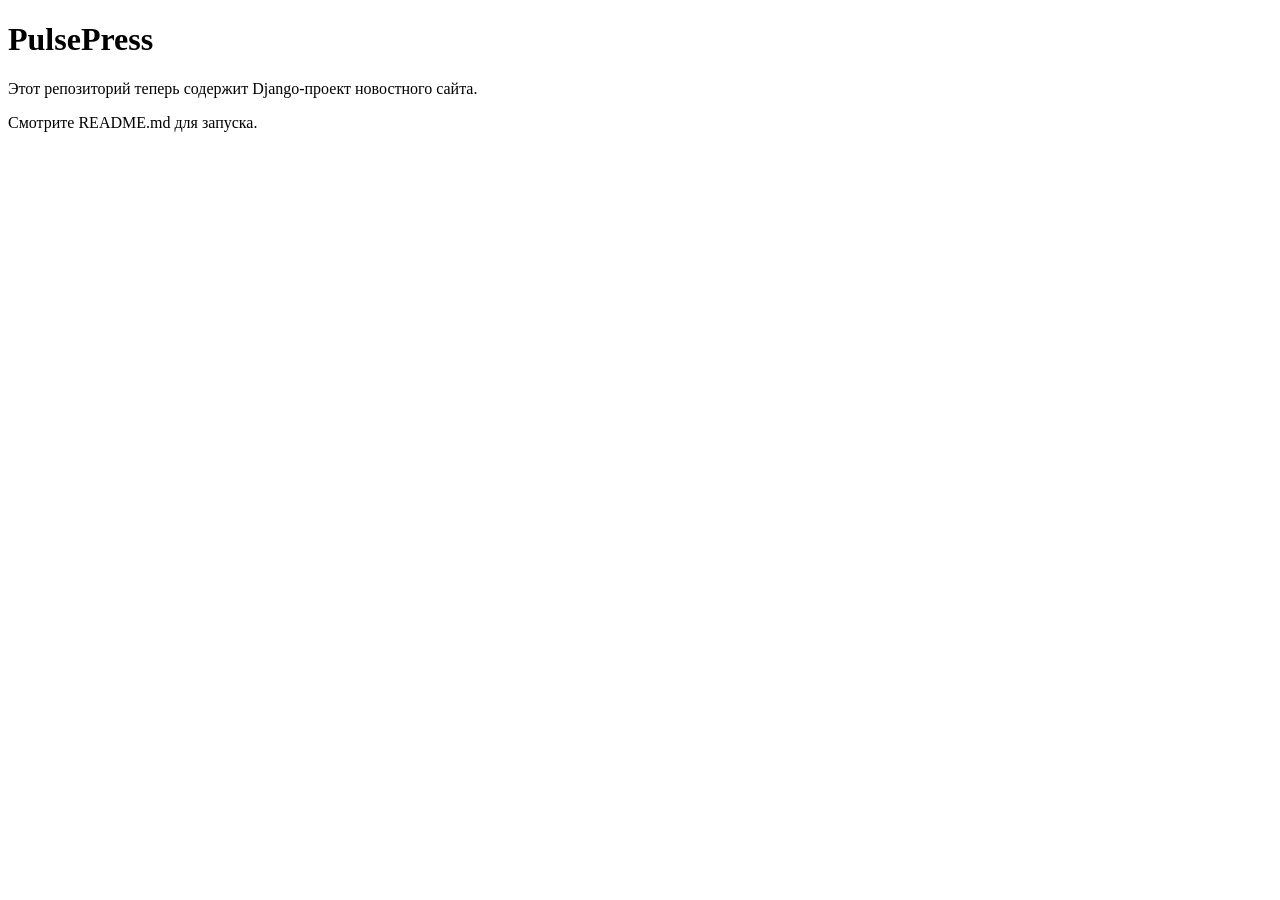
==== commit 1feb04b8: "Create full-featured Django news portal with modern UI" ====
--- a/index.html
+++ b/index.html
@@ -1,1364 +1,13 @@
-<!DOCTYPE html>
-<html lang="ru">
-<head>
-  <meta charset="UTF-8">
-  <meta name="viewport" content="width=device-width, initial-scale=1.0">
-  <title>Биометрическая система доступа - Face ID & Отпечаток</title>
-  <style>
-    @import url('https://fonts.googleapis.com/css2?family=Space+Grotesk:wght@300;400;500;600;700&display=swap');
-
-    :root {
-      --bg: #0c0c1e;
-      --card: rgba(20, 25, 60, 0.85);
-      --accent: #00ffff;
-      --success: #00ff88;
-      --warning: #ffaa00;
-      --error: #ff5555;
-      --face-id: #ff6b9d;
-      --fingerprint: #00ccff;
-      --text: #ffffff;
-      --text-secondary: rgba(255, 255, 255, 0.7);
-    }
-
-    * {
-      margin: 0;
-      padding: 0;
-      box-sizing: border-box;
-    }
-
-    body {
-      min-height: 100vh;
-      background: var(--bg);
-      font-family: 'Space Grotesk', sans-serif;
-      color: var(--text);
-      display: flex;
-      align-items: center;
-      justify-content: center;
-      background: radial-gradient(circle at 50% 50%, #1a1a3a 0%, #0c0c1e 100%);
-      padding: 20px;
-    }
-
-    .container {
-      width: 100%;
-      max-width: 1000px;
-      min-height: 700px;
-      display: flex;
-      background: var(--card);
-      backdrop-filter: blur(30px);
-      border-radius: 32px;
-      overflow: hidden;
-      border: 1px solid rgba(0, 255, 255, 0.2);
-      box-shadow: 
-        0 20px 80px rgba(0, 0, 0, 0.6),
-        0 0 80px rgba(0, 255, 255, 0.15);
-      animation: float 8s infinite ease-in-out;
-    }
-
-    @keyframes float {
-      0%, 100% { transform: translateY(0px); }
-      50% { transform: translateY(-10px); }
-    }
-
-    .left-panel {
-      flex: 1.2;
-      padding: 60px 40px;
-      background: linear-gradient(135deg, rgba(0, 20, 40, 0.7), rgba(30, 0, 40, 0.7));
-      display: flex;
-      flex-direction: column;
-      justify-content: center;
-      position: relative;
-      overflow: hidden;
-    }
-
-    .left-panel::before {
-      content: '';
-      position: absolute;
-      top: -50%;
-      left: -50%;
-      width: 200%;
-      height: 200%;
-      background: radial-gradient(circle, rgba(0, 255, 255, 0.1) 0%, transparent 70%);
-      animation: pulse 8s infinite alternate;
-    }
-
-    @keyframes pulse {
-      0% { transform: scale(0.8); opacity: 0.3; }
-      100% { transform: scale(1.2); opacity: 0.6; }
-    }
-
-    .right-panel {
-      flex: 1;
-      padding: 60px 40px;
-      display: flex;
-      flex-direction: column;
-      justify-content: center;
-      position: relative;
-    }
-
-    .form-container {
-      display: none;
-      flex-direction: column;
-      height: 100%;
-    }
-
-    .form-container.active {
-      display: flex;
-      animation: fadeIn 0.5s ease;
-    }
-
-    @keyframes fadeIn {
-      from { opacity: 0; transform: translateY(20px); }
-      to { opacity: 1; transform: translateY(0); }
-    }
-
-    .form-switch {
-      margin-top: 30px;
-      text-align: center;
-      font-size: 14px;
-      opacity: 0.8;
-    }
-
-    .switch-link {
-      color: var(--accent);
-      cursor: pointer;
-      text-decoration: underline;
-      transition: all 0.3s;
-    }
-
-    .switch-link:hover {
-      color: var(--success);
-    }
-
-    .logo {
-      text-align: center;
-      margin-bottom: 40px;
-      position: relative;
-      z-index: 1;
-    }
-
-    .logo h1 {
-      font-size: 36px;
-      margin-bottom: 10px;
-      background: linear-gradient(90deg, var(--accent), var(--face-id), var(--success));
-      -webkit-background-clip: text;
-      background-clip: text;
-      -webkit-text-fill-color: transparent;
-      animation: gradient 3s infinite alternate;
-    }
-
-    @keyframes gradient {
-      0% { background-position: 0% 50%; }
-      100% { background-position: 100% 50%; }
-    }
-
-    .logo p {
-      color: var(--text-secondary);
-      font-size: 16px;
-      letter-spacing: 1px;
-    }
-
-    /* Контейнеры для методов аутентификации */
-    .auth-methods {
-      display: flex;
-      justify-content: center;
-      gap: 30px;
-      margin-bottom: 40px;
-      flex-wrap: wrap;
-    }
-
-    .method-container {
-      width: 160px;
-      height: 160px;
-      position: relative;
-      cursor: pointer;
-      transition: all 0.4s;
-    }
-
-    .method-container:hover {
-      transform: scale(1.05);
-    }
-
-    .method-container.active {
-      transform: scale(1.1);
-    }
-
-    .method {
-      width: 100%;
-      height: 100%;
-      border-radius: 50%;
-      position: relative;
-      display: flex;
-      align-items: center;
-      justify-content: center;
-      transition: all 0.4s;
-    }
-
-    .method::before {
-      content: '';
-      position: absolute;
-      inset: -5px;
-      border-radius: 50%;
-      background: conic-gradient(from 0deg, transparent, var(--accent), transparent);
-      animation: rotate 4s linear infinite;
-      opacity: 0;
-      transition: opacity 0.4s;
-    }
-
-    .method.active::before {
-      opacity: 1;
-    }
-
-    .method-fingerprint {
-      background: rgba(0, 200, 255, 0.15);
-      border: 3px solid var(--fingerprint);
-    }
-
-    .method-faceid {
-      background: rgba(255, 107, 157, 0.15);
-      border: 3px solid var(--face-id);
-    }
-
-    .method-icon {
-      font-size: 50px;
-      z-index: 1;
-    }
-
-    .method-label {
-      position: absolute;
-      bottom: -30px;
-      left: 0;
-      right: 0;
-      text-align: center;
-      font-size: 14px;
-      font-weight: 600;
-      color: var(--text);
-      opacity: 0.8;
-    }
-
-    .method-container.active .method-label {
-      opacity: 1;
-      color: var(--accent);
-    }
-
-    .method-hint {
-      text-align: center;
-      margin-bottom: 30px;
-      color: var(--text-secondary);
-      font-size: 14px;
-      min-height: 20px;
-    }
-
-    /* Отображение текущего метода */
-    .current-method {
-      display: flex;
-      align-items: center;
-      justify-content: center;
-      gap: 10px;
-      margin-bottom: 20px;
-      padding: 12px 20px;
-      background: rgba(255, 255, 255, 0.05);
-      border-radius: 20px;
-      font-size: 14px;
-    }
-
-    .method-badge {
-      display: flex;
-      align-items: center;
-      gap: 8px;
-      padding: 6px 12px;
-      border-radius: 15px;
-      font-size: 12px;
-      font-weight: 600;
-    }
-
-    .badge-fingerprint {
-      background: rgba(0, 200, 255, 0.2);
-      color: var(--fingerprint);
-    }
-
-    .badge-faceid {
-      background: rgba(255, 107, 157, 0.2);
-      color: var(--face-id);
-    }
-
-    .auth-visual {
-      width: 200px;
-      height: 200px;
-      margin: 0 auto 30px;
-      position: relative;
-      display: flex;
-      align-items: center;
-      justify-content: center;
-    }
-
-    .face-scan {
-      width: 140px;
-      height: 140px;
-      border-radius: 50%;
-      position: relative;
-      overflow: hidden;
-      display: none;
-      align-items: center;
-      justify-content: center;
-    }
-
-    .face-scan.active {
-      display: flex;
-    }
-
-    .face-scan::before {
-      content: '';
-      position: absolute;
-      inset: -10px;
-      background: conic-gradient(from 0deg, var(--face-id), #ff99cc, var(--face-id));
-      border-radius: 50%;
-      animation: rotate 3s linear infinite;
-      opacity: 0.7;
-    }
-
-    .face-scan .face-icon {
-      font-size: 70px;
-      z-index: 1;
-      color: rgba(255, 255, 255, 0.9);
-    }
-
-    .face-overlay {
-      position: absolute;
-      width: 100%;
-      height: 100%;
-      background: linear-gradient(transparent 70%, rgba(255, 107, 157, 0.3));
-      animation: scan 2s infinite linear;
-      border-radius: 50%;
-    }
-
-    @keyframes scan {
-      0% { transform: translateY(-100%); }
-      100% { transform: translateY(100%); }
-    }
-
-    .fingerprint-scan {
-      width: 180px;
-      height: 180px;
-      border-radius: 50%;
-      position: relative;
-      display: none;
-      align-items: center;
-      justify-content: center;
-    }
-
-    .fingerprint-scan.active {
-      display: flex;
-    }
-
-    .fingerprint-scan::before {
-      content: '';
-      position: absolute;
-      inset: -8px;
-      background: conic-gradient(from 0deg, var(--fingerprint), #66ccff, var(--fingerprint));
-      border-radius: 50%;
-      animation: rotate 3s linear infinite;
-      opacity: 0.7;
-    }
-
-    .fingerprint-scan svg {
-      width: 100px;
-      height: 100px;
-      z-index: 1;
-      fill: none;
-      stroke: rgba(255, 255, 255, 0.9);
-      stroke-width: 3;
-    }
-
-    .scan-animation {
-      position: absolute;
-      width: 100%;
-      height: 4px;
-      background: linear-gradient(90deg, transparent, var(--accent), transparent);
-      animation: scan-line 1.5s infinite ease-in-out;
-      border-radius: 2px;
-    }
-
-    @keyframes scan-line {
-      0%, 100% { transform: translateY(-90px); opacity: 0.5; }
-      50% { transform: translateY(90px); opacity: 1; }
-    }
-
-    h2 {
-      font-size: 28px;
-      margin-bottom: 15px;
-      text-align: center;
-      background: linear-gradient(90deg, var(--accent), var(--face-id));
-      -webkit-background-clip: text;
-      background-clip: text;
-      -webkit-text-fill-color: transparent;
-    }
-
-    .subtitle {
-      color: var(--text-secondary);
-      text-align: center;
-      margin-bottom: 40px;
-      font-size: 16px;
-      line-height: 1.5;
-    }
-
-    .form-group {
-      margin-bottom: 25px;
-    }
-
-    label {
-      display: block;
-      margin-bottom: 8px;
-      color: var(--text-secondary);
-      font-size: 14px;
-    }
-
-    input[type="text"],
-    input[type="email"] {
-      width: 100%;
-      padding: 15px 20px;
-      background: rgba(255, 255, 255, 0.1);
-      border: 1px solid rgba(0, 255, 255, 0.2);
-      border-radius: 12px;
-      color: var(--text);
-      font-family: 'Space Grotesk', sans-serif;
-      font-size: 16px;
-      transition: all 0.3s;
-    }
-
-    input[type="text"]:focus,
-    input[type="email"]:focus {
-      outline: none;
-      border-color: var(--accent);
-      box-shadow: 0 0 0 3px rgba(0, 255, 255, 0.1);
-    }
-
-    .btn {
-      padding: 18px 40px;
-      background: linear-gradient(45deg, var(--accent), var(--face-id));
-      color: #000;
-      border: none;
-      border-radius: 60px;
-      font-size: 16px;
-      font-weight: 600;
-      cursor: pointer;
-      box-shadow: 0 10px 40px rgba(0, 255, 255, 0.4);
-      transition: all 0.3s;
-      text-transform: uppercase;
-      letter-spacing: 1px;
-      width: 100%;
-      margin-top: 10px;
-    }
-
-    .btn:hover {
-      transform: translateY(-2px);
-      box-shadow: 0 15px 50px rgba(0, 255, 255, 0.6);
-    }
-
-    .btn:active {
-      transform: scale(0.98);
-    }
-
-    .btn-secondary {
-      background: rgba(255, 255, 255, 0.1);
-      color: var(--text);
-      box-shadow: none;
-    }
-
-    .btn-secondary:hover {
-      background: rgba(255, 255, 255, 0.2);
-      transform: translateY(-2px);
-    }
-
-    .btn-faceid {
-      background: linear-gradient(45deg, var(--face-id), #ff99cc);
-    }
-
-    .btn-fingerprint {
-      background: linear-gradient(45deg, var(--fingerprint), #66ccff);
-    }
-
-    .status {
-      margin-top: 20px;
-      padding: 15px;
-      border-radius: 12px;
-      text-align: center;
-      font-size: 14px;
-      min-height: 50px;
-      display: flex;
-      align-items: center;
-      justify-content: center;
-    }
-
-    .status.info {
-      background: rgba(0, 200, 255, 0.1);
-      border: 1px solid rgba(0, 200, 255, 0.3);
-    }
-
-    .status.success {
-      background: rgba(0, 255, 136, 0.1);
-      border: 1px solid rgba(0, 255, 136, 0.3);
-    }
-
-    .status.error {
-      background: rgba(255, 85, 85, 0.1);
-      border: 1px solid rgba(255, 85, 85, 0.3);
-    }
-
-    .status.warning {
-      background: rgba(255, 170, 0, 0.1);
-      border: 1px solid rgba(255, 170, 0, 0.3);
-    }
-
-    .user-info {
-      background: rgba(255, 255, 255, 0.05);
-      padding: 20px;
-      border-radius: 12px;
-      margin-bottom: 30px;
-      border: 1px solid rgba(0, 255, 255, 0.1);
-      position: relative;
-      z-index: 1;
-    }
-
-    .user-info h3 {
-      color: var(--accent);
-      margin-bottom: 10px;
-      font-size: 18px;
-    }
-
-    .user-info p {
-      color: var(--text-secondary);
-      font-size: 14px;
-    }
-
-    .auth-method-info {
-      display: flex;
-      align-items: center;
-      gap: 10px;
-      margin-top: 10px;
-      padding-top: 10px;
-      border-top: 1px solid rgba(255, 255, 255, 0.1);
-    }
-
-    .features {
-      display: grid;
-      grid-template-columns: repeat(2, 1fr);
-      gap: 20px;
-      margin-top: 40px;
-      position: relative;
-      z-index: 1;
-    }
-
-    .feature {
-      text-align: center;
-      padding: 20px;
-      background: rgba(255, 255, 255, 0.05);
-      border-radius: 12px;
-      border: 1px solid rgba(0, 255, 255, 0.1);
-      transition: all 0.3s;
-    }
-
-    .feature:hover {
-      transform: translateY(-5px);
-      border-color: var(--accent);
-    }
-
-    .feature-icon {
-      font-size: 28px;
-      margin-bottom: 15px;
-      color: var(--accent);
-    }
-
-    .feature h4 {
-      margin-bottom: 8px;
-      font-size: 16px;
-    }
-
-    .feature p {
-      font-size: 12px;
-      color: var(--text-secondary);
-      line-height: 1.4;
-    }
-
-    .success-overlay {
-      position: fixed;
-      inset: 0;
-      background: linear-gradient(135deg, var(--success), var(--face-id));
-      display: none;
-      flex-direction: column;
-      align-items: center;
-      justify-content: center;
-      font-size: 48px;
-      font-weight: 900;
-      color: #000;
-      opacity: 0;
-      pointer-events: none;
-      transition: opacity 1s;
-      z-index: 1000;
-    }
-
-    .success-overlay.show {
-      display: flex;
-      opacity: 1;
-      pointer-events: all;
-    }
-
-    .success-overlay .message {
-      text-align: center;
-      line-height: 1.2;
-    }
-
-    .success-overlay .user-name {
-      font-size: 28px;
-      margin-top: 20px;
-      opacity: 0.8;
-    }
-
-    .success-overlay .auth-method {
-      font-size: 24px;
-      margin-top: 10px;
-      opacity: 0.7;
-    }
-
-    /* Анимация для Face ID */
-    @keyframes face-id-scan {
-      0% { box-shadow: 0 0 0 0 rgba(255, 107, 157, 0.7); }
-      70% { box-shadow: 0 0 0 20px rgba(255, 107, 157, 0); }
-      100% { box-shadow: 0 0 0 0 rgba(255, 107, 157, 0); }
-    }
-
-    .face-scan.scanning {
-      animation: face-id-scan 2s infinite;
-    }
-
-    @media (max-width: 900px) {
-      .container {
-        flex-direction: column;
-        max-width: 500px;
-      }
-      
-      .left-panel {
-        padding: 40px 30px;
-      }
-      
-      .right-panel {
-        padding: 40px 30px;
-      }
-      
-      .auth-methods {
-        flex-direction: column;
-        align-items: center;
-      }
-      
-      .method-container {
-        width: 140px;
-        height: 140px;
-      }
-      
-      .features {
-        grid-template-columns: 1fr;
-      }
-    }
-  </style>
-</head>
-<body>
-
-  <div class="container">
-    <!-- Левая панель (информация) -->
-    <div class="left-panel">
-      <div class="logo">
-        <h1>NEXUS BIO-AUTH</h1>
-        <p>Отпечаток пальца • Face ID • Биометрия</p>
-      </div>
-      
-      <div class="user-info" id="userInfo" style="display: none;">
-        <h3>Зарегистрированный пользователь</h3>
-        <p id="userEmail">user@example.com</p>
-        <div class="auth-method-info" id="authMethodInfo">
-          <span class="method-badge badge-fingerprint" id="registeredMethod">
-            <span>🔒</span> Отпечаток пальца
-          </span>
-        </div>
-      </div>
-      
-      <div class="features">
-        <div class="feature">
-          <div class="feature-icon">👁️</div>
-          <h4>Face ID</h4>
-          <p>Распознавание лица для быстрого доступа</p>
-        </div>
-        <div class="feature">
-          <div class="feature-icon">👆</div>
-          <h4>Отпечаток</h4>
-          <p>Сенсорное сканирование пальца</p>
-        </div>
-        <div class="feature">
-          <div class="feature-icon">⚡</div>
-          <h4>Мгновенно</h4>
-          <p>Вход за 1 секунду без паролей</p>
-        </div>
-        <div class="feature">
-          <div class="feature-icon">🔐</div>
-          <h4>Защита</h4>
-          <p>Военная степень безопасности</p>
-        </div>
-      </div>
-    </div>
-
-    <!-- Правая панель (формы) -->
-    <div class="right-panel">
-      <!-- Форма регистрации -->
-      <div class="form-container active" id="registerForm">
-        <div class="auth-visual" id="registerVisual">
-          <div class="face-scan" id="registerFaceScan">
-            <div class="face-icon">👁️</div>
-            <div class="face-overlay"></div>
-          </div>
-          <div class="fingerprint-scan active" id="registerFingerprintScan">
-            <svg viewBox="0 0 100 100">
-              <path d="M50,10 
-                C30,10 15,25 15,45 
-                C15,65 35,80 50,90 
-                C65,80 85,65 85,45 
-                C85,25 70,10 50,10 
-                M50,20 
-                C62,20 72,30 72,45 
-                C72,60 62,70 50,70 
-                C38,70 28,60 28,45 
-                C28,30 38,20 50,20"/>
-              <circle cx="50" cy="45" r="15"/>
-              <path d="M50,30 v30 M35,45 h30" stroke-width="4"/>
-            </svg>
-            <div class="scan-animation"></div>
-          </div>
-        </div>
-
-        <h2>Выберите метод</h2>
-        <p class="subtitle">Настройте предпочитаемый способ биометрической аутентификации</p>
-        
-        <div class="current-method">
-          <span>Выбран:</span>
-          <div class="method-badge badge-fingerprint" id="currentMethodBadge">
-            <span>👆</span> Отпечаток пальца
-          </div>
-        </div>
-
-        <div class="auth-methods">
-          <div class="method-container active" onclick="selectMethod('fingerprint')">
-            <div class="method method-fingerprint active">
-              <div class="method-icon">👆</div>
-            </div>
-            <div class="method-label">Отпечаток пальца</div>
-          </div>
-          
-          <div class="method-container" onclick="selectMethod('faceid')">
-            <div class="method method-faceid">
-              <div class="method-icon">👁️</div>
-            </div>
-            <div class="method-label">Face ID</div>
-          </div>
-        </div>
-
-        <div class="method-hint" id="methodHint">
-          👆 Коснитесь сенсора для настройки отпечатка
-        </div>
-
-        <div class="form-group">
-          <label for="regName">Имя</label>
-          <input type="text" id="regName" placeholder="Ваше имя" value="Агент">
-        </div>
-
-        <div class="form-group">
-          <label for="regEmail">Email</label>
-          <input type="email" id="regEmail" placeholder="email@example.com" value="agent@nexus.com">
-        </div>
-
-        <button class="btn btn-fingerprint" id="registerBtn">
-          НАСТРОИТЬ БИОМЕТРИЮ
-        </button>
-        
-        <div class="form-switch">
-          Уже есть аккаунт? <span class="switch-link" onclick="showLoginForm()">Войти</span>
-        </div>
-        
-        <div class="status info" id="registerStatus">
-          Выберите метод и заполните данные
-        </div>
-      </div>
-
-      <!-- Форма входа -->
-      <div class="form-container" id="loginForm">
-        <div class="auth-visual" id="loginVisual">
-          <div class="face-scan" id="loginFaceScan">
-            <div class="face-icon">👁️</div>
-            <div class="face-overlay"></div>
-          </div>
-          <div class="fingerprint-scan active" id="loginFingerprintScan">
-            <svg viewBox="0 0 100 100">
-              <path d="M50,10 
-                C30,10 15,25 15,45 
-                C15,65 35,80 50,90 
-                C65,80 85,65 85,45 
-                C85,25 70,10 50,10 
-                M50,20 
-                C62,20 72,30 72,45 
-                C72,60 62,70 50,70 
-                C38,70 28,60 28,45 
-                C28,30 38,20 50,20"/>
-              <circle cx="50" cy="45" r="15"/>
-              <path d="M50,30 v30 M35,45 h30" stroke-width="4"/>
-            </svg>
-            <div class="scan-animation"></div>
-          </div>
-        </div>
-
-        <h2>Войти с помощью</h2>
-        <p class="subtitle">Используйте настроенный метод аутентификации</p>
-        
-        <div class="current-method">
-          <span>Метод входа:</span>
-          <div class="method-badge badge-fingerprint" id="loginMethodBadge">
-            <span>👆</span> Отпечаток пальца
-          </div>
-        </div>
-
-        <div class="auth-methods">
-          <div class="method-container active" onclick="selectLoginMethod('fingerprint')">
-            <div class="method method-fingerprint active">
-              <div class="method-icon">👆</div>
-            </div>
-            <div class="method-label">Отпечаток</div>
-          </div>
-          
-          <div class="method-container" onclick="selectLoginMethod('faceid')">
-            <div class="method method-faceid">
-              <div class="method-icon">👁️</div>
-            </div>
-            <div class="method-label">Face ID</div>
-          </div>
-        </div>
-
-        <div class="method-hint" id="loginMethodHint">
-          👆 Коснитесь сенсора для входа
-        </div>
-
-        <button class="btn btn-fingerprint" onclick="login()">
-          ВОЙТИ С ПОМОЩЬЮ ОТПЕЧАТКА
-        </button>
-        <button class="btn btn-secondary" onclick="showRegisterForm()">
-          ЗАРЕГИСТРИРОВАТЬ НОВОГО ПОЛЬЗОВАТЕЛЯ
-        </button>
-        
-        <div class="status info" id="loginStatus">
-          Выберите метод и войдите в систему
-        </div>
-      </div>
-    </div>
-  </div>
-
-  <!-- Оверлей успеха -->
-  <div class="success-overlay" id="successOverlay">
-    <div class="message">
-      ДОСТУП РАЗРЕШЁН
-      <div class="user-name" id="welcomeName">С возвращением!</div>
-      <div class="auth-method" id="successAuthMethod">
-        👆 Отпечаток пальца
-      </div>
-    </div>
-  </div>
-
-  <script>
-    // Элементы DOM
-    const registerForm = document.getElementById('registerForm');
-    const loginForm = document.getElementById('loginForm');
-    const registerStatus = document.getElementById('registerStatus');
-    const loginStatus = document.getElementById('loginStatus');
-    const successOverlay = document.getElementById('successOverlay');
-    const userInfo = document.getElementById('userInfo');
-    const userEmail = document.getElementById('userEmail');
-    const welcomeName = document.getElementById('welcomeName');
-    const registerBtn = document.getElementById('registerBtn');
-    const currentMethodBadge = document.getElementById('currentMethodBadge');
-    const loginMethodBadge = document.getElementById('loginMethodBadge');
-    const methodHint = document.getElementById('methodHint');
-    const loginMethodHint = document.getElementById('loginMethodHint');
-    const successAuthMethod = document.getElementById('successAuthMethod');
-    const registeredMethod = document.getElementById('registeredMethod');
-    
-    // Визуализация
-    const registerFaceScan = document.getElementById('registerFaceScan');
-    const registerFingerprintScan = document.getElementById('registerFingerprintScan');
-    const loginFaceScan = document.getElementById('loginFaceScan');
-    const loginFingerprintScan = document.getElementById('loginFingerprintScan');
-    
-    // Текущие настройки
-    let selectedMethod = 'fingerprint'; // 'fingerprint' или 'faceid'
-    let currentLoginMethod = 'fingerprint';
-
-    // Проверка поддержки WebAuthn
-    function checkWebAuthnSupport() {
-      if (!window.PublicKeyCredential) {
-        showError(registerStatus, "Ваш браузер не поддерживает биометрическую аутентификацию");
-        showError(loginStatus, "Ваш браузер не поддерживает биометрическую аутентификацию");
-        return false;
-      }
-      return true;
-    }
-
-    // Проверка доступности Face ID (Touch ID)
-    async function checkFaceIDSupport() {
-      if (!window.PublicKeyCredential) return false;
-      
-      try {
-        const available = await PublicKeyCredential.isUserVerifyingPlatformAuthenticatorAvailable();
-        return available;
-      } catch (error) {
-        console.log('Face ID/Touch ID не доступен:', error);
-        return false;
-      }
-    }
-
-    // Выбор метода для регистрации
-    function selectMethod(method) {
-      selectedMethod = method;
-      
-      // Обновляем визуальное выделение
-      document.querySelectorAll('.method-container').forEach(container => {
-        container.classList.remove('active');
-      });
-      
-      document.querySelectorAll('.method').forEach(m => {
-        m.classList.remove('active');
-      });
-      
-      const selectedContainer = method === 'fingerprint' 
-        ? document.querySelector('.method-container:first-child')
-        : document.querySelector('.method-container:last-child');
-      
-      selectedContainer.classList.add('active');
-      selectedContainer.querySelector('.method').classList.add('active');
-      
-      // Обновляем бейдж
-      updateMethodBadge(currentMethodBadge, method);
-      
-      // Обновляем визуализацию
-      updateVisualization(method, 'register');
-      
-      // Обновляем подсказку
-      updateMethodHint(method, 'register');
-      
-      // Обновляем кнопку
-      updateRegisterButton(method);
-    }
-
-    // Выбор метода для входа
-    function selectLoginMethod(method) {
-      currentLoginMethod = method;
-      
-      // Обновляем визуальное выделение
-      const loginContainers = document.querySelectorAll('#loginForm .method-container');
-      loginContainers.forEach(container => {
-        container.classList.remove('active');
-      });
-      
-      document.querySelectorAll('#loginForm .method').forEach(m => {
-        m.classList.remove('active');
-      });
-      
-      const selectedContainer = method === 'fingerprint' 
-        ? loginContainers[0]
-        : loginContainers[1];
-      
-      selectedContainer.classList.add('active');
-      selectedContainer.querySelector('.method').classList.add('active');
-      
-      // Обновляем бейдж
-      updateMethodBadge(loginMethodBadge, method);
-      
-      // Обновляем визуализацию
-      updateVisualization(method, 'login');
-      
-      // Обновляем подсказку
-      updateMethodHint(method, 'login');
-    }
-
-    // Обновление бейджа метода
-    function updateMethodBadge(badgeElement, method) {
-      if (method === 'fingerprint') {
-        badgeElement.innerHTML = '<span>👆</span> Отпечаток пальца';
-        badgeElement.className = 'method-badge badge-fingerprint';
-      } else {
-        badgeElement.innerHTML = '<span>👁️</span> Face ID';
-        badgeElement.className = 'method-badge badge-faceid';
-      }
-    }
-
-    // Обновление визуализации
-    function updateVisualization(method, formType) {
-      if (formType === 'register') {
-        if (method === 'fingerprint') {
-          registerFaceScan.classList.remove('active');
-          registerFingerprintScan.classList.add('active');
-        } else {
-          registerFingerprintScan.classList.remove('active');
-          registerFaceScan.classList.add('active');
-        }
-      } else {
-        if (method === 'fingerprint') {
-          loginFaceScan.classList.remove('active');
-          loginFingerprintScan.classList.add('active');
-        } else {
-          loginFingerprintScan.classList.remove('active');
-          loginFaceScan.classList.add('active');
-        }
-      }
-    }
-
-    // Обновление подсказки
-    function updateMethodHint(method, formType) {
-      const hintElement = formType === 'register' ? methodHint : loginMethodHint;
-      
-      if (method === 'fingerprint') {
-        hintElement.textContent = '👆 Коснитесь сенсора для сканирования отпечатка';
-        hintElement.style.color = 'var(--fingerprint)';
-      } else {
-        hintElement.textContent = '👁️ Посмотрите в камеру для сканирования лица';
-        hintElement.style.color = 'var(--face-id)';
-      }
-    }
-
-    // Обновление кнопки регистрации
-    function updateRegisterButton(method) {
-      if (method === 'fingerprint') {
-        registerBtn.textContent = 'НАСТРОИТЬ ОТПЕЧАТОК ПАЛЬЦА';
-        registerBtn.className = 'btn btn-fingerprint';
-      } else {
-        registerBtn.textContent = 'НАСТРОИТЬ FACE ID';
-        registerBtn.className = 'btn btn-faceid';
-      }
-    }
-
-    // Показать форму регистрации
-    function showRegisterForm() {
-      registerForm.classList.add('active');
-      loginForm.classList.remove('active');
-      updateUserInfo();
-    }
-
-    // Показать форму входа
-    function showLoginForm() {
-      loginForm.classList.add('active');
-      registerForm.classList.remove('active');
-      updateUserInfo();
-      
-      // Восстанавливаем сохраненный метод входа
-      const user = JSON.parse(localStorage.getItem('nexus_user'));
-      if (user && user.preferredMethod) {
-        selectLoginMethod(user.preferredMethod);
-      }
-    }
-
-    // Обновить информацию о пользователе
-    function updateUserInfo() {
-      const user = JSON.parse(localStorage.getItem('nexus_user'));
-      if (user) {
-        userInfo.style.display = 'block';
-        userEmail.textContent = user.email;
-        
-        // Показываем сохраненный метод
-        if (user.preferredMethod) {
-          updateMethodBadge(registeredMethod, user.preferredMethod);
-        }
-      } else {
-        userInfo.style.display = 'none';
-      }
-    }
-
-    // Регистрация пользователя
-    async function register() {
-      if (!checkWebAuthnSupport()) return;
-
-      const name = document.getElementById('regName').value.trim();
-      const email = document.getElementById('regEmail').value.trim();
-
-      if (!name || !email) {
-        showError(registerStatus, "Заполните все поля");
-        return;
-      }
-
-      // Проверка контекста безопасности
-      if (!isSecureContext()) {
-        showError(registerStatus, "Для биометрии нужен HTTPS или localhost");
-        return;
-      }
-
-      registerBtn.disabled = true;
-      
-      // Показываем анимацию сканирования
-      if (selectedMethod === 'fingerprint') {
-        registerFingerprintScan.classList.add('scanning');
-      } else {
-        registerFaceScan.classList.add('scanning');
-      }
-      
-      showInfo(registerStatus, `Настройка ${selectedMethod === 'fingerprint' ? 'отпечатка пальца' : 'Face ID'}...`);
-
-      try {
-        // Генерируем уникальный ID пользователя
-        const userId = generateUserId(email);
-        
-        // Регистрация биометрических данных
-        const credential = await navigator.credentials.create({
-          publicKey: {
-            challenge: Uint8Array.from(randomString(32), c => c.charCodeAt(0)),
-            rp: {
-              name: "NEXUS BIO-AUTH",
-              id: window.location.hostname
-            },
-            user: {
-              id: Uint8Array.from(userId, c => c.charCodeAt(0)),
-              name: email,
-              displayName: name
-            },
-            pubKeyCredParams: [
-              { alg: -7, type: "public-key" },   // ES256
-              { alg: -257, type: "public-key" }, // RS256
-              { alg: -8, type: "public-key" },   // EdDSA
-              { alg: -36, type: "public-key" }   // ES384
-            ],
-            authenticatorSelection: {
-              userVerification: "required",
-              residentKey: "preferred",
-              authenticatorAttachment: selectedMethod === 'faceid' ? "platform" : "cross-platform"
-            },
-            timeout: 60000,
-            attestation: "direct"
-          }
-        });
-
-        // Сохраняем данные пользователя
-        const userData = {
-          id: userId,
-          name: name,
-          email: email,
-          preferredMethod: selectedMethod,
-          registered: new Date().toISOString(),
-          credentialId: Array.from(new Uint8Array(credential.rawId))
-            .map(b => b.toString(16).padStart(2, '0'))
-            .join('')
-        };
-
-        localStorage.setItem('nexus_user', JSON.stringify(userData));
-        localStorage.setItem('nexus_registered', 'true');
-
-        showSuccess(registerStatus, `✅ ${selectedMethod === 'fingerprint' ? 'Отпечаток пальца' : 'Face ID'} успешно настроен!`);
-
-        // Показываем успешную регистрацию
-        setTimeout(() => {
-          showLoginForm();
-          // Сбрасываем анимации
-          registerFingerprintScan.classList.remove('scanning');
-          registerFaceScan.classList.remove('scanning');
-        }, 2000);
-
-      } catch (error) {
-        console.error('Ошибка регистрации:', error);
-        
-        // Сбрасываем анимации
-        registerFingerprintScan.classList.remove('scanning');
-        registerFaceScan.classList.remove('scanning');
-        
-        if (error.name === 'NotAllowedError') {
-          showError(registerStatus, "Регистрация отменена пользователем");
-        } else if (error.name === 'SecurityError') {
-          showError(registerStatus, "Запустите через localhost или HTTPS");
-        } else if (error.name === 'NotSupportedError') {
-          showError(registerStatus, "Выбранный метод не поддерживается на этом устройстве");
-        } else {
-          showError(registerStatus, "Ошибка регистрации: " + error.message);
-        }
-      } finally {
-        registerBtn.disabled = false;
-      }
-    }
-
-    // Вход пользователя
-    async function login() {
-      if (!checkWebAuthnSupport()) return;
-
-      const user = JSON.parse(localStorage.getItem('nexus_user'));
-      if (!user) {
-        showError(loginStatus, "Сначала зарегистрируйтесь");
-        setTimeout(showRegisterForm, 2000);
-        return;
-      }
-
-      // Проверка контекста безопасности
-      if (!isSecureContext()) {
-        showError(loginStatus, "Для биометрии нужен HTTPS или localhost");
-        return;
-      }
-
-      // Показываем анимацию сканирования
-      if (currentLoginMethod === 'fingerprint') {
-        loginFingerprintScan.classList.add('scanning');
-      } else {
-        loginFaceScan.classList.add('scanning');
-      }
-      
-      showInfo(loginStatus, `Сканирование ${currentLoginMethod === 'fingerprint' ? 'отпечатка пальца' : 'лица'}...`);
-
-      try {
-        const credential = await navigator.credentials.get({
-          publicKey: {
-            challenge: Uint8Array.from(randomString(32), c => c.charCodeAt(0)),
-            timeout: 60000,
-            userVerification: "required",
-            rpId: window.location.hostname,
-            allowCredentials: []
-          }
-        });
-
-        // Успешный вход
-        showSuccess(loginStatus, "✅ Доступ разрешён!");
-        
-        // Обновляем успешный метод
-        updateMethodBadge(successAuthMethod, currentLoginMethod);
-        
-        // Показываем приветствие
-        welcomeName.textContent = `С возвращением, ${user.name}!`;
-        successOverlay.classList.add('show');
-        
-        // Создаем конфетти
-        createConfetti(currentLoginMethod);
-        
-        // Сбрасываем анимации
-        loginFingerprintScan.classList.remove('scanning');
-        loginFaceScan.classList.remove('scanning');
-        
-        // Через 3 секунды скрываем оверлей
-        setTimeout(() => {
-          successOverlay.classList.remove('show');
-          showInfo(loginStatus, "Готово к следующему входу");
-        }, 3000);
-
-      } catch (error) {
-        console.error('Ошибка входа:', error);
-        
-        // Сбрасываем анимации
-        loginFingerprintScan.classList.remove('scanning');
-        loginFaceScan.classList.remove('scanning');
-        
-        if (error.name === 'NotAllowedError') {
-          showError(loginStatus, "Вход отменен. Попробуйте снова");
-        } else {
-          showError(loginStatus, "Ошибка аутентификации");
-        }
-      }
-    }
-
-    // Вспомогательные функции
-    function isSecureContext() {
-      return window.isSecureContext || 
-             window.location.protocol === 'https:' ||
-             window.location.hostname === 'localhost' ||
-             window.location.hostname === '127.0.0.1';
-    }
-
-    function generateUserId(email) {
-      return btoa(email).substring(0, 32);
-    }
-
-    function randomString(length) {
-      const chars = 'ABCDEFGHIJKLMNOPQRSTUVWXYZabcdefghijklmnopqrstuvwxyz0123456789';
-      let result = '';
-      for (let i = 0; i < length; i++) {
-        result += chars.charAt(Math.floor(Math.random() * chars.length));
-      }
-      return result;
-    }
-
-    function showInfo(element, message) {
-      element.textContent = message;
-      element.className = 'status info';
-    }
-
-    function showSuccess(element, message) {
-      element.textContent = message;
-      element.className = 'status success';
-    }
-
-    function showError(element, message) {
-      element.textContent = message;
-      element.className = 'status error';
-    }
-
-    function createConfetti(method) {
-      const colors = method === 'fingerprint' 
-        ? ['#00ccff', '#66ccff', '#00ffff'] 
-        : ['#ff6b9d', '#ff99cc', '#ffccdd'];
-      
-      for(let i = 0; i < 150; i++) {
-        const confetti = document.createElement('div');
-        confetti.style.cssText = `
-          position: fixed;
-          width: ${Math.random() * 10 + 5}px;
-          height: ${Math.random() * 10 + 5}px;
-          background: ${colors[Math.floor(Math.random() * colors.length)]};
-          border-radius: ${Math.random() > 0.5 ? '50%' : '2px'};
-          left: ${Math.random() * 100}vw;
-          top: -20px;
-          z-index: 9999;
-          animation: confettiFall ${Math.random() * 3 + 2}s forwards;
-          box-shadow: 0 0 15px currentColor;
-        `;
-        document.body.appendChild(confetti);
-        setTimeout(() => confetti.remove(), 5000);
-      }
-    }
-
-    // Добавляем стили для конфетти
-    const confettiStyle = document.createElement('style');
-    confettiStyle.textContent = `
-      @keyframes confettiFall {
-        0% {
-          transform: translateY(0) rotate(0deg);
-          opacity: 1;
-        }
-        100% {
-          transform: translateY(100vh) rotate(${Math.random() * 720}deg);
-          opacity: 0;
-        }
-      }
-    `;
-    document.head.appendChild(confettiStyle);
-
-    // Инициализация
-    document.addEventListener('DOMContentLoaded', async () => {
-      checkWebAuthnSupport();
-      updateUserInfo();
-      
-      // Проверяем доступность Face ID
-      const hasFaceID = await checkFaceIDSupport();
-      if (!hasFaceID) {
-        const faceIDMethod = document.querySelector('.method-faceid').parentElement;
-        faceIDMethod.style.opacity = '0.5';
-        faceIDMethod.style.cursor = 'not-allowed';
-        faceIDMethod.onclick = null;
-        faceIDMethod.title = "Face ID не поддерживается на этом устройстве";
-      }
-      
-      // Если пользователь уже зарегистрирован, показываем форму входа
-      const user = JSON.parse(localStorage.getItem('nexus_user'));
-      if (user) {
-        showLoginForm();
-        if (user.preferredMethod) {
-          selectLoginMethod(user.preferredMethod);
-        }
-      }
-      
-      // Назначаем обработчики
-      registerBtn.onclick = register;
-    });
-  </script>
-</body>
-</html>
+<!DOCTYPE html>
+<html lang="ru">
+<head>
+  <meta charset="UTF-8">
+  <meta name="viewport" content="width=device-width, initial-scale=1.0">
+  <title>PulsePress</title>
+</head>
+<body>
+  <h1>PulsePress</h1>
+  <p>Этот репозиторий теперь содержит Django-проект новостного сайта.</p>
+  <p>Смотрите README.md для запуска.</p>
+</body>
+</html>
